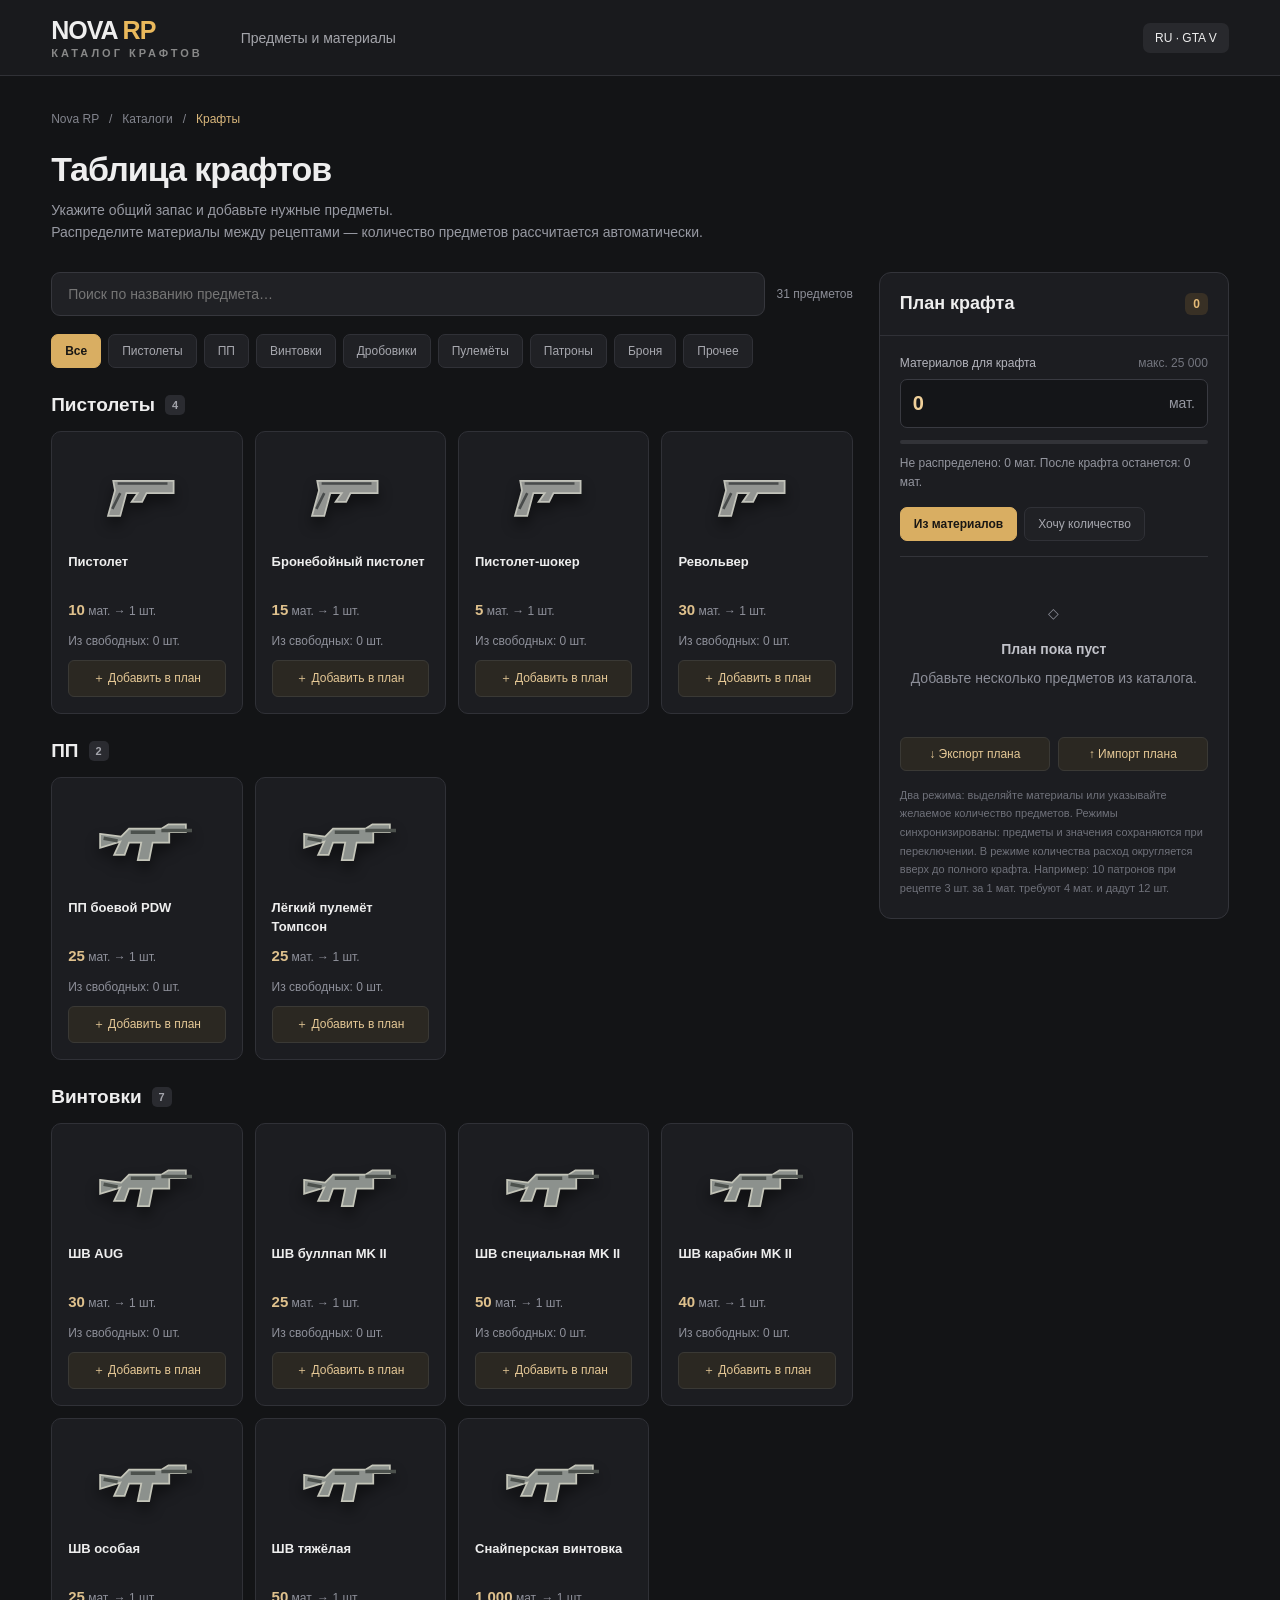
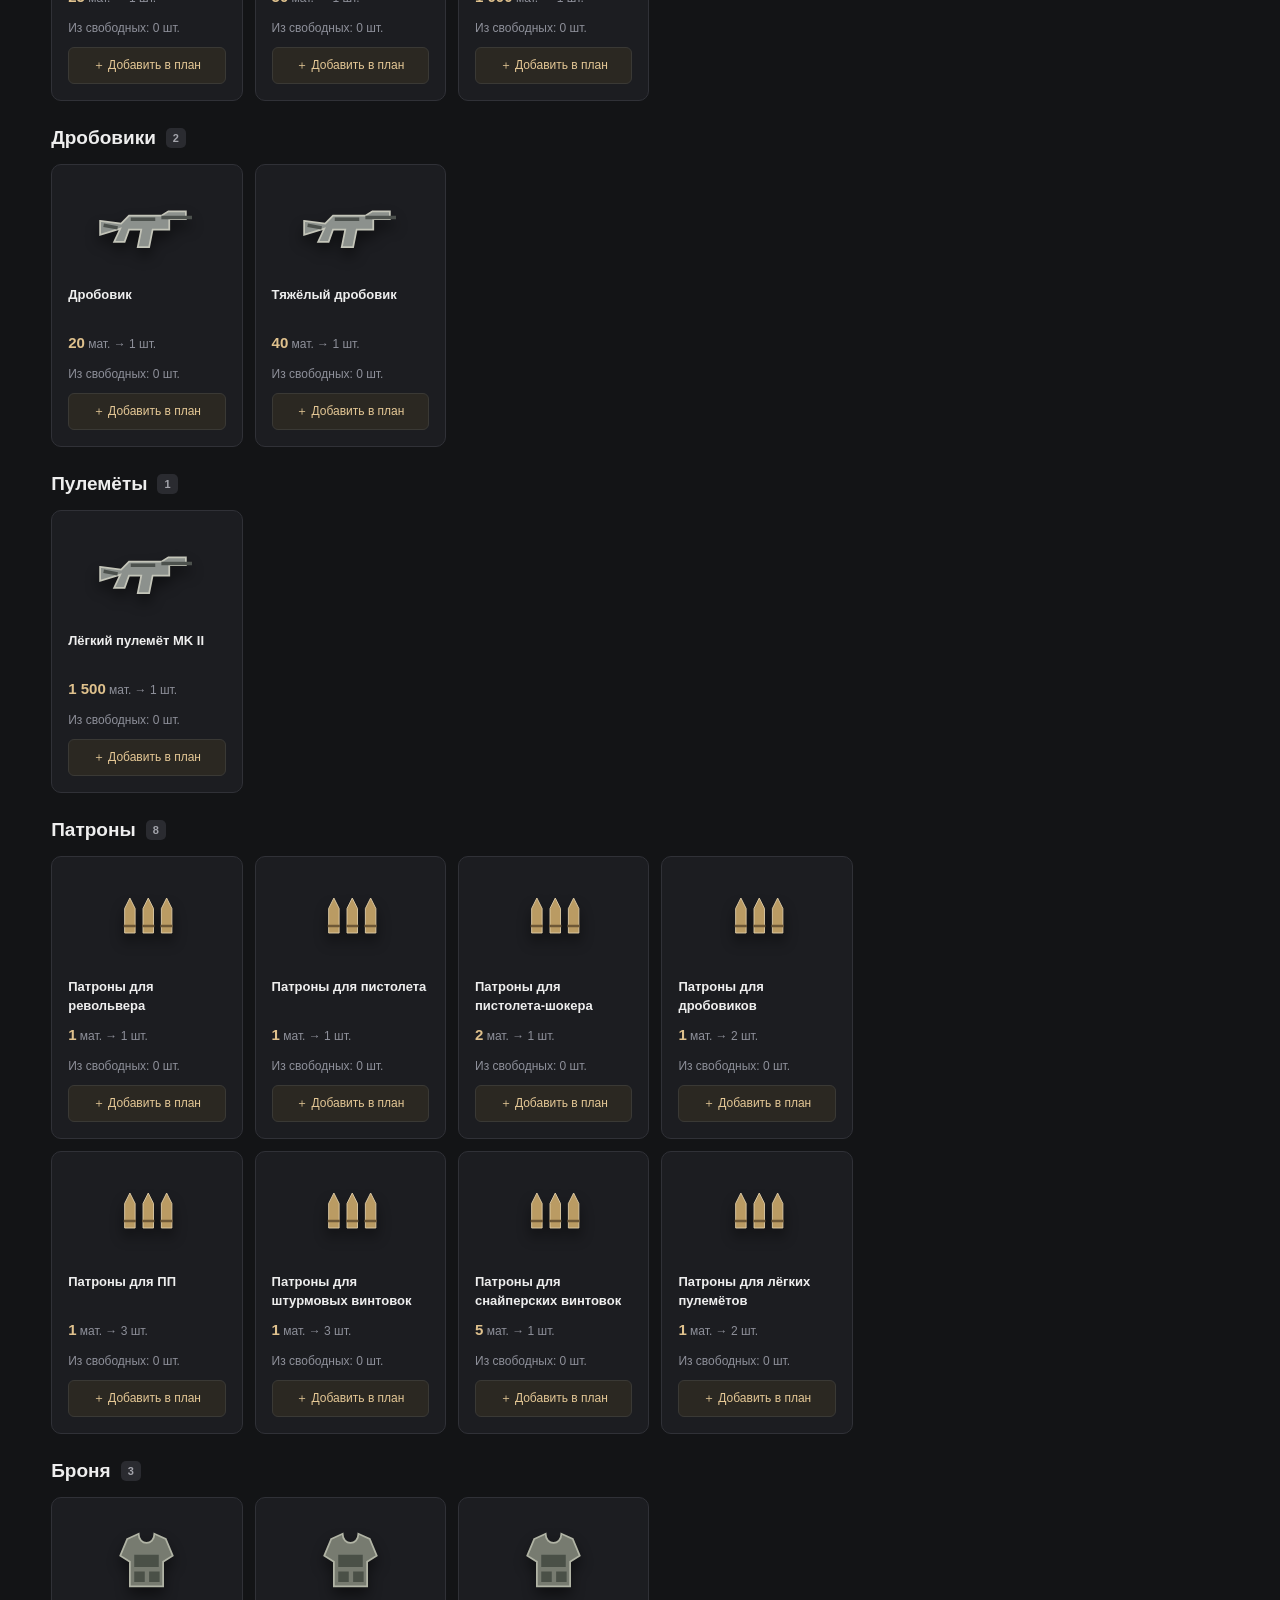
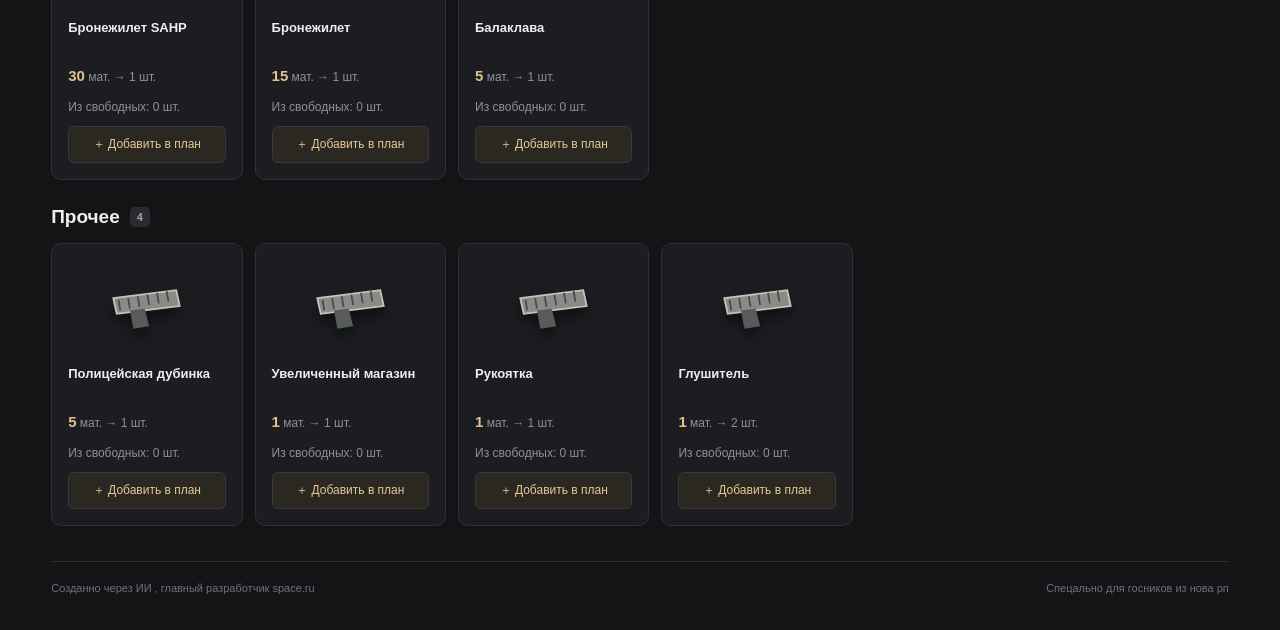
==== index.html @ f478f4e9 "Add files via upload" ====
<!DOCTYPE html>
<html lang="ru"><head><meta charset="utf-8"><meta name="viewport" content="width=device-width,initial-scale=1"><title>Nova RP — Каталог крафтов</title>
<style>
*{box-sizing:border-box}body{margin:0;background:#131416;color:#eee;font:14px 'Segoe UI',Arial,sans-serif}button,input{font:inherit}button{cursor:pointer}header{height:76px;border-bottom:1px solid #303136;display:flex;align-items:center;gap:38px;padding:0 4vw;background:#191a1d}.brand{font-size:25px;font-weight:900;letter-spacing:-1px}.brand b{color:#eab95c}.brand small{font-size:11px;letter-spacing:3px;display:block;color:#888;margin-top:2px}header span{color:#a4a5ab}header .right{margin-left:auto;font-size:12px;background:#28292d;border-radius:7px;padding:8px 12px}.page{max-width:1550px;margin:auto;padding:36px 4vw}.crumb{font-size:12px;color:#83858e;margin-bottom:24px}.crumb span{color:#d8b67b}h1{font-size:34px;letter-spacing:-1px;margin:0 0 10px}.intro{color:#9799a2;margin:0 0 28px;line-height:1.6}.layout{display:grid;grid-template-columns:minmax(0,1fr) 350px;gap:26px;align-items:start}.toolbar{display:flex;gap:12px;align-items:center;margin-bottom:18px}.search{width:100%;border:1px solid #36373d;background:#202125;padding:13px 16px;border-radius:9px;color:white;outline:none}.search:focus{border-color:#d6aa5b}.count{white-space:nowrap;color:#8d8f98;font-size:12px}.tabs{display:flex;gap:7px;flex-wrap:wrap;margin-bottom:26px}.tab{color:#a7a8af;background:#202125;border:1px solid #303137;border-radius:7px;padding:9px 13px;font-size:12px}.tab.active{background:#d9ae62;color:#191714;border-color:#d9ae62;font-weight:700}.section-title{display:flex;gap:10px;align-items:center;margin:26px 0 15px;font-size:19px}.section-title span{font-size:11px;background:#2a2b30;color:#a3a4ab;padding:4px 7px;border-radius:5px}.cards{display:grid;grid-template-columns:repeat(auto-fill,minmax(170px,1fr));gap:12px}.card{border:1px solid #303137;border-radius:10px;background:#1c1d21;padding:16px;display:flex;flex-direction:column;min-width:0;transition:.2s}.card:hover{border-color:#756342;background:#222226}.card.selected{border-color:#b18a49}.art{height:92px;display:flex;align-items:center;justify-content:center;background:radial-gradient(ellipse,#33322d00,#191a1d00);position:relative;color:#bdb8ad}.art svg{width:115px;height:70px;filter:drop-shadow(0 8px 7px #0007)}.card-title{min-height:40px;font-weight:600;font-size:13px;line-height:1.5;margin-top:12px}.recipe{font-size:12px;color:#8e909a;margin:9px 0 16px}.recipe b{color:#dfc18d;font-size:15px;font-weight:600}.add{border:1px solid #3a3935;border-radius:6px;background:#2b2822;color:#e5c896;padding:9px;font-size:12px;margin-top:auto}.add:hover{background:#423724}.cart{position:sticky;top:20px;background:#1c1d21;border:1px solid #33343a;border-radius:12px;overflow:hidden}.cart-head{padding:20px;border-bottom:1px solid #303137;display:flex;justify-content:space-between;align-items:center;font-size:18px;font-weight:700}.badge{background:#383025;color:#e5bb77;border-radius:6px;font-size:12px;padding:4px 8px}.cart-body{padding:20px}.label{font-size:12px;color:#b3b4bc;display:flex;justify-content:space-between;margin-bottom:9px}.label span{color:#73757e}.stock-row{display:flex;background:#141518;border:1px solid #393a41;border-radius:7px;align-items:center;padding-right:12px;gap:8px;color:#9698a1}.stock-row input{width:100%;min-width:0;border:0;background:transparent;padding:12px;color:#f0d09a;font-size:20px;outline:none;font-weight:700}.bar{height:4px;border-radius:9px;background:#323338;margin-top:12px;overflow:hidden}.bar i{display:block;width:0;height:100%;background:#dcb774}.balance{font-size:12px;line-height:1.6;color:#93959e;margin-top:10px;min-height:38px}.balance.ok{color:#8dccaa}.balance.bad{color:#ed9292}.order-list{border-top:1px solid #33343a;margin-top:15px;padding-top:15px;max-height:36vh;overflow:auto}.empty{text-align:center;color:#8c8e98;padding:30px 5px;line-height:1.7}.empty strong{display:block;color:#c1c2c9;font-size:14px;margin:12px 0 5px}.line{border:1px solid #34353a;background:#232429;border-radius:8px;padding:10px;margin-bottom:9px}.line-top{display:flex;gap:10px;justify-content:space-between;align-items:start}.line-name{font-size:12px;line-height:1.5}.remove{border:0;background:none;color:#9d7b75;font-size:18px;padding:0 3px}.line-bottom{display:flex;align-items:center;justify-content:space-between;margin-top:10px;gap:6px}.line-cost{font-size:11px;color:#bcaa8c}.qty{display:flex;gap:4px}.qty button{width:25px;border:1px solid #404147;border-radius:4px;color:#ddd;background:#303137}.qty input{width:65px;background:#17181b;border:1px solid #404147;color:#dfbd84;text-align:center;padding:5px 0;border-radius:4px;appearance:textfield}.qty input::-webkit-inner-spin-button{display:none}.summary{border-top:1px solid #33343a;padding-top:15px;margin-top:15px}.sumrow{display:flex;justify-content:space-between;font-size:12px;color:#9799a3;margin-bottom:12px}.sumrow strong{color:#ddd}.total{color:#e3c28b;font-size:15px;font-weight:700}.total strong{color:#e3c28b}.copy{width:100%;padding:12px;background:#dbb16b;color:#211b12;border:0;border-radius:7px;font-weight:700;margin-top:4px}.clear{width:100%;background:none;border:0;color:#9b9da5;padding:12px;font-size:12px}.note{color:#6f717a;font-size:11px;line-height:1.7;margin-top:15px}.footer{border-top:1px solid #2b2c31;padding-top:20px;margin-top:35px;color:#6f717a;font-size:11px;display:flex;justify-content:space-between;gap:20px}.toast{position:fixed;bottom:20px;left:50%;transform:translateX(-50%);background:#dfbb7b;color:#201a11;padding:12px 22px;border-radius:8px;z-index:10;box-shadow:0 6px 30px #0005}.none{padding:40px;color:#92949d;text-align:center}[hidden]{display:none!important}button:focus-visible{outline:2px solid #e1b66c;outline-offset:3px}@media(max-width:1050px){.layout{grid-template-columns:minmax(0,1fr) 310px}.cards{grid-template-columns:repeat(auto-fill,minmax(155px,1fr))}.cart-body{padding:15px}}@media(max-width:760px){header{height:66px;padding:0 20px}header>span{display:none}.page{padding:25px 16px}h1{font-size:28px}.layout{grid-template-columns:1fr}.cart{position:static}.cards{grid-template-columns:repeat(2,minmax(0,1fr))}.count{display:none}.footer{flex-direction:column}.card{padding:12px}.art{height:75px}}
</style></head><body>
<header><div class="brand">NOVA <b>RP</b><small>КАТАЛОГ КРАФТОВ</small></div><span>Предметы и материалы</span><div class="right">RU · GTA V</div></header>
<main class="page"><div class="crumb">Nova RP &nbsp; / &nbsp; Каталоги &nbsp; / &nbsp; <span>Крафты</span></div><h1>Таблица крафтов</h1><p class="intro">Укажите общий запас и добавьте нужные предметы.<br>Распределите материалы между рецептами — количество предметов рассчитается автоматически.</p>
<div class="layout"><section><div class="toolbar"><input class="search" id="search" placeholder="Поиск по названию предмета…" aria-label="Поиск предмета"><span class="count" id="found"></span></div><nav class="tabs" id="tabs" aria-label="Категории"></nav><div id="catalog"></div></section>
<aside class="cart"><div class="cart-head">План крафта <span class="badge" id="cartCount">0</span></div><div class="cart-body"><label class="label" for="stock">Материалов для крафта <span>макс. 25 000</span></label><div class="stock-row"><input id="stock" type="number" min="0" max="25000" step="1" inputmode="numeric" value="0" aria-describedby="balance"><span>мат.</span></div><div class="bar"><i id="fill"></i></div><div class="balance" id="balance" role="status"></div><div class="tabs" id="calcModes" style="margin:15px 0 0"><button class="tab active" data-mode="materials">Из материалов</button><button class="tab" data-mode="quantity">Хочу количество</button></div><div class="order-list" id="order"></div><div class="summary" id="summary" hidden><div class="sumrow"><span>Получится предметов</span><strong id="totalQty"></strong></div><div class="sumrow"><span>Позиций в плане</span><strong id="totalLines"></strong></div><div class="sumrow total"><span>Будет потрачено</span><strong id="totalCost"></strong></div><button class="copy" id="copy">Копировать расчёт</button><button class="clear" id="clear">Очистить план</button></div><div style="display:flex;gap:8px;margin-top:16px"><button class="add" id="exportPlan" style="flex:1">↓ Экспорт плана</button><button class="add" id="importPlan" style="flex:1">↑ Импорт плана</button></div><input type="file" id="planFile" accept=".json,application/json" hidden><div class="note">Два режима: выделяйте материалы или указывайте желаемое количество предметов. Режимы синхронизированы: предметы и значения сохраняются при переключении. В режиме количества расход округляется вверх до полного крафта. Например: 10 патронов при рецепте 3 шт. за 1 мат. требуют 4 мат. и дадут 12 шт.</div></div></aside></div><footer class="footer"><span>Созданно через ИИ , главный разработчик space.ru</span><span>Спецально для госников из нова рп
    
</span></footer></main><div class="toast" id="toast" role="status" hidden></div>
<script>
const categories=[['all','Все'],['pistols','Пистолеты'],['smg','ПП'],['rifles','Винтовки'],['shotguns','Дробовики'],['lmg','Пулемёты'],['ammo','Патроны'],['armor','Броня'],['other','Прочее']];
const rows=[
['pistol','Пистолет','pistols',10,1],['ap_pistol','Бронебойный пистолет','pistols',15,1],['stun_pistol','Пистолет-шокер','pistols',5,1],['revolver','Револьвер','pistols',30,1],
['pdw','ПП боевой PDW','smg',25,1],['thompson','Лёгкий пулемёт Томпсон','smg',25,1],
['aug','ШВ AUG','rifles',30,1],['bullpup_mk2','ШВ буллпап MK II','rifles',25,1],['special_mk2','ШВ специальная MK II','rifles',50,1],['carbine_mk2','ШВ карабин MK II','rifles',40,1],['special','ШВ особая','rifles',25,1],['heavy','ШВ тяжёлая','rifles',50,1],['sniper','Снайперская винтовка','rifles',1000,1],
['shotgun','Дробовик','shotguns',20,1],['heavy_shotgun','Тяжёлый дробовик','shotguns',40,1],['lmg_mk2','Лёгкий пулемёт MK II','lmg',1500,1],
['ammo_revolver','Патроны для револьвера','ammo',1,1],['ammo_pistol','Патроны для пистолета','ammo',1,1],['ammo_stun','Патроны для пистолета-шокера','ammo',2,1],['ammo_shotgun','Патроны для дробовиков','ammo',1,2],['ammo_smg','Патроны для ПП','ammo',1,3],['ammo_rifle','Патроны для штурмовых винтовок','ammo',1,3],['ammo_sniper','Патроны для снайперских винтовок','ammo',5,1],['ammo_lmg','Патроны для лёгких пулемётов','ammo',1,2],
['armor_sahp','Бронежилет SAHP','armor',30,1],['armor','Бронежилет','armor',15,1],['balaclava','Балаклава','armor',5,1],['baton','Полицейская дубинка','other',5,1],['magazine','Увеличенный магазин','other',1,1],['grip','Рукоятка','other',1,1],['silencer','Глушитель','other',1,2

]
];
const items=rows.map(([id,name,cat,price,per])=>({id,name,cat,price,per}));const byId=Object.fromEntries(items.map(i=>[i.id,i]));const $=id=>document.getElementById(id);const fmt=n=>new Intl.NumberFormat('ru-RU').format(n);const clamp=(v,max)=>{const n=Number(v);return Number.isFinite(n)?Math.max(0,Math.min(max,Math.floor(n))):0};const cost=(i,q)=>Math.ceil(q/i.per)*i.price;
let cart={},stock=0,category='all',timer,mode='materials',plans={materials:{},quantity:{}};
function syncItem(id){
 plans[mode]=cart;
 const other=mode==='materials'?'quantity':'materials';
 if(!Object.hasOwn(cart,id)){delete plans[other][id];return}
 const i=byId[id];
 plans[other][id]=mode==='materials'?result(i,cart[id]).qty:Math.ceil(cart[id]/i.per)*i.price;
}
try{const saved=JSON.parse(localStorage.getItem('novaCraftModes')||'null');if(saved){stock=clamp(saved.stock,25000);mode=saved.mode==='quantity'?'quantity':'materials';for(const m of ['materials','quantity']){for(const [id,v] of Object.entries(saved.plans?.[m]||{})){if(byId[id])plans[m][id]=clamp(v,m==='materials'?75000000:75000)}}cart=plans[mode];if(!saved.synced){plans[mode==='materials'?'quantity':'materials']={};for(const id of Object.keys(cart))syncItem(id)}}}catch(e){}
cart=plans[mode];
function save(){plans[mode]=cart;try{localStorage.setItem('novaCraftModes',JSON.stringify({stock,mode,plans,synced:true}))}catch(e){}}
function lineResult(i,value){if(mode==='materials')return result(i,value);const batches=Math.ceil(value/i.per);return {batches,qty:value,produced:batches*i.per,spent:batches*i.price,left:0}}
function allocated(){return Object.entries(cart).reduce((sum,[id,v])=>sum+(mode==='materials'?v:lineResult(byId[id],v).spent),0)}
function result(i,budget){const batches=Math.floor(budget/i.price);return {batches,qty:batches*i.per,spent:batches*i.price,left:budget-batches*i.price}}
function totals(){let qty=0,spent=0;for(const [id,budget] of Object.entries(cart)){const r=lineResult(byId[id],budget);qty+=r.qty;spent+=r.spent}return {qty,spent}}
function art(i){let shape='';if(i.cat==='ammo'){shape='<g fill="#ba9b63" stroke="#e3cfaa" stroke-width="1"><path d="M40 56V28l6-12 6 12v28z"/><path d="M61 56V28l6-12 6 12v28z"/><path d="M82 56V28l6-12 6 12v28z"/></g><path d="M39 48h14m7 0h14m7 0h14" stroke="#6e5837" stroke-width="3"/>'}else if(i.cat==='armor'){shape='<path d="M43 16l13-6c0 14 18 14 18 0l13 6 8 19-11 7v28H46V42l-11-7z" fill="#777b70" stroke="#b1b4a5" stroke-width="2"/><path d="M51 34h28v14H51zm0 19h12v12H51zm17 0h12v12H68z" fill="#4a5047"/>'}else if(i.cat==='pistols'){shape='<path d="M27 25h69v14H65l-5 10H48l7-10H42l-7 26H21l8-29z" fill="#929491" stroke="#c2c3ba" stroke-width="2"/><path d="M32 28h57M26 57l9-18" stroke="#484b4b" stroke-width="3"/>'}else if(i.cat==='other'){shape='<path d="M27 31l72-9 4 18-72 9z" fill="#8a8b87" stroke="#c6c5ba" stroke-width="2"/><path d="M46 45l17-2 5 20-18 3z" fill="#575c5a"/><path d="M33 33l2 12m9-14 2 12m9-14 2 12m9-14 2 12m9-14 2 12m9-14 2 12" stroke="#454948" stroke-width="2"/>'}else{shape='<path d="M12 33l24 3 9-9h37l8-5h20v9H91v12H72l-4 20H55l4-20H45l-5 14H28l7-15-23 7z" fill="#8c918d" stroke="#c4c5b9" stroke-width="2"/><path d="M82 29h35M47 31h28M16 38l16 3" stroke="#4c514d" stroke-width="4"/>'}return '<svg viewBox="0 0 130 80" aria-hidden="true">'+shape+'</svg>'}

function renderTabs(){$('tabs').innerHTML=categories.map(([id,name])=>`<button class="tab ${category===id?'active':''}" data-cat="${id}" aria-pressed="${category===id}">${name}</button>`).join('')}
function renderCatalog(){const q=$('search').value.trim().toLowerCase();const filtered=items.filter(i=>(category==='all'||i.cat===category)&&i.name.toLowerCase().includes(q));const free=Math.max(0,stock-allocated());$('found').textContent=filtered.length+' предметов';$('catalog').innerHTML=categories.filter(([id])=>id!=='all').map(([id,name])=>{const group=filtered.filter(i=>i.cat===id);return group.length?`<h2 class="section-title">${name}<span>${group.length}</span></h2><div class="cards">${group.map(i=>{const selected=Object.hasOwn(cart,i.id);return `<article class="card ${selected?'selected':''}"><div class="art">${art(i)}</div><div class="card-title">${i.name}</div><div class="recipe"><b>${fmt(i.price)}</b> мат. → ${i.per} шт.</div><div class="recipe" style="margin:0 0 12px">${selected?'В плане: '+fmt(lineResult(i,cart[i.id]).qty)+' шт.':'Из свободных: '+fmt(result(i,free).qty)+' шт.'}</div><button class="add" data-add="${i.id}">${selected?'✓ В плане':'＋ Добавить в план'}</button></article>`}).join('')}</div>`:''}).join('')||'<div class="none">Ничего не найдено.</div>'}
function renderBalance(){const t=totals(),remaining=stock-t.spent;$('fill').style.width=(stock/25000*100)+'%';$('balance').className='balance'+(remaining<0?' bad':t.spent?' ok':'');$('balance').textContent=remaining<0?`Не хватает: ${fmt(-remaining)} мат. Нужно ${fmt(t.spent)}, в наличии ${fmt(stock)}.`:mode==='materials'?`Не распределено: ${fmt(Math.max(0,stock-allocated()))} мат. После крафта останется: ${fmt(remaining)} мат.`:`Материалов хватает. После крафта останется: ${fmt(remaining)} мат.`}
function renderCart(){const entries=Object.entries(cart),t=totals();$('cartCount').textContent=entries.length;$('summary').hidden=!entries.length;$('order').innerHTML=entries.length?entries.map(([id,value])=>{const i=byId[id],r=lineResult(i,value),isQty=mode==='quantity',max=isQty?75000:Math.max(value,stock-allocated()+value);return `<div class="line"><div class="line-top"><span class="line-name">${i.name}</span><button class="remove" data-remove="${id}" aria-label="Удалить ${i.name}">×</button></div><div style="font-size:11px;color:#92949d;margin-top:6px">${fmt(i.price)} мат. → ${i.per} шт.</div><label style="display:flex;align-items:center;justify-content:space-between;gap:8px;margin-top:12px;font-size:12px;color:#b5b6be">${isQty?'Хочу количество, шт.':'Выделить материалов'}<div class="qty"><input style="width:95px" type="number" min="0" max="${max}" step="1" value="${value}" data-budget="${id}" aria-label="${isQty?'Количество':'Материалы'}: ${i.name}"></div></label><div class="line-bottom"><span style="font-size:13px;color:#e5c28b;font-weight:700">${isQty?'Нужно: '+fmt(r.spent)+' мат.':'Получится: '+fmt(r.qty)+' шт.'}</span>${isQty?'':`<button class="add" style="padding:5px 8px;font-size:11px" data-max="${id}">Все свободные</button>`}</div><div style="font-size:11px;color:#93959d;margin-top:8px">${isQty?'По полным крафтам получится: '+fmt(r.produced)+' шт.':'Расход: '+fmt(r.spent)+' мат. · Остаток выделенного: '+fmt(r.left)+' мат.'}</div></div>`}).join(''):'<div class="empty">◇<strong>План пока пуст</strong>Добавьте несколько предметов из каталога.</div>';$('totalQty').textContent=fmt(t.qty)+' шт.';$('totalLines').textContent=entries.length;$('totalCost').textContent=fmt(t.spent)+' мат.';renderBalance()}
function renderModes(){$('calcModes').querySelectorAll('button').forEach(b=>{b.classList.toggle('active',b.dataset.mode===mode);b.setAttribute('aria-pressed',b.dataset.mode===mode)})}
$('calcModes').onclick=e=>{const b=e.target.closest('[data-mode]');if(!b||b.dataset.mode===mode)return;plans[mode]=cart;mode=b.dataset.mode;cart=plans[mode];renderModes();update()};
function update(){save();renderCatalog();renderCart()}
$('tabs').onclick=e=>{const b=e.target.closest('[data-cat]');if(b){category=b.dataset.cat;renderTabs();renderCatalog()}};
$('search').oninput=renderCatalog;
$('catalog').onclick=e=>{const b=e.target.closest('[data-add]');if(!b)return;const id=b.dataset.add;if(Object.hasOwn(cart,id)){notify('Предмет уже в плане. Измените значение в его строке.');return}cart[id]=mode==='quantity'?1:Math.max(0,Math.min(byId[id].price,stock-allocated()));syncItem(id);update()};
$('order').onclick=e=>{const b=e.target.closest('button');if(!b)return;if(b.dataset.remove){const id=b.dataset.remove;delete cart[id];syncItem(id);update()}else if(b.dataset.max){const id=b.dataset.max;cart[id]+=Math.max(0,stock-allocated());syncItem(id);update()}};
$('order').onchange=e=>{const id=e.target.dataset.budget;if(!id)return;const max=mode==='quantity'?75000:Math.max(0,stock-allocated()+cart[id]);cart[id]=Math.min(max,clamp(e.target.value,max));syncItem(id);update()};
$('stock').value=stock;
$('stock').oninput=()=>{stock=clamp($('stock').value,25000);if($('stock').value!==''&&Number($('stock').value)!==stock)$('stock').value=stock;update()};
$('stock').onblur=()=>{$('stock').value=stock};
$('clear').onclick=()=>{plans={materials:{},quantity:{}};cart=plans[mode];update()};
function notify(message){clearTimeout(timer);$('toast').textContent=message;$('toast').hidden=false;timer=setTimeout(()=>{$('toast').hidden=true},3500)}
$('copy').onclick=async()=>{const t=totals();let text=`План крафта Nova RP\nЗапас: ${fmt(stock)} материалов\n\n`;for(const [id,budget] of Object.entries(cart)){const i=byId[id],r=lineResult(i,budget);text+=`${i.name}: ${mode==='quantity'?'Хочу '+fmt(budget)+' шт. (будет изготовлено '+fmt(r.produced)+' шт.)':fmt(budget)+' мат. → '+fmt(r.qty)+' шт.'} — расход ${fmt(r.spent)} мат.\n`}text+=`\nОбщий расход: ${fmt(t.spent)} мат.\n${mode==='materials'?'Не распределено: '+fmt(stock-allocated())+' мат.\n':''}${stock>=t.spent?'Остаток: '+fmt(stock-t.spent):'Не хватает: '+fmt(t.spent-stock)} мат.`;try{if(navigator.clipboard&&window.isSecureContext)await navigator.clipboard.writeText(text);else{const el=document.createElement('textarea');el.value=text;el.style.cssText='position:fixed;left:-9999px';document.body.appendChild(el);el.select();let ok;try{ok=document.execCommand('copy')}finally{el.remove()}if(!ok)throw Error()}notify('План скопирован')}catch(e){prompt('Скопируйте план:',text)}};

function exportData(){
 plans[mode]=cart;
 return {format:'nova-rp-craft-plan',version:1,exportedAt:new Date().toISOString(),stock,mode,plans};
}
function validatePlan(data){
 const object=v=>v!==null&&typeof v==='object'&&!Array.isArray(v);
 const integer=(v,max)=>typeof v==='number'&&Number.isSafeInteger(v)&&v>=0&&v<=max;
 if(!object(data)||data.format!=='nova-rp-craft-plan'||data.version!==1)throw Error('Это не поддерживаемый файл плана Nova RP.');
 if(!integer(data.stock,25000))throw Error('Запас материалов должен быть от 0 до 25 000.');
 if(!['materials','quantity'].includes(data.mode)||!object(data.plans))throw Error('Некорректная структура плана.');
 const clean={materials:{},quantity:{}};
 for(const m of ['materials','quantity']){
  if(!object(data.plans[m])||Object.keys(data.plans[m]).length>items.length)throw Error('Некорректный список предметов.');
  for(const [id,value] of Object.entries(data.plans[m])){
   if(!Object.hasOwn(byId,id))throw Error('В файле есть неизвестный предмет: '+id);
   if(!integer(value,m==='materials'?75000000:75000))throw Error('Некорректное значение для предмета: '+byId[id].name);
   clean[m][id]=value;
  }
 }
 const materialIds=Object.keys(clean.materials),quantityIds=Object.keys(clean.quantity);
 if(materialIds.length!==quantityIds.length||materialIds.some(id=>!Object.hasOwn(clean.quantity,id)))throw Error('Списки предметов в режимах не совпадают.');
 for(const id of materialIds){
  const i=byId[id],budget=clean.materials[id],qty=clean.quantity[id];
  // Material-led plans may include an unused remainder; quantity-led plans
  // may produce a few extra items because recipes have batch outputs.
  if(Math.floor(budget/i.price)!==Math.ceil(qty/i.per))throw Error('Значения режимов не согласованы: '+i.name);
 }
 return {stock:data.stock,mode:data.mode,plans:clean};
}
$('exportPlan').onclick=()=>{
 try{
  const blob=new Blob([JSON.stringify(exportData(),null,2)],{type:'application/json;charset=utf-8'});
  const url=URL.createObjectURL(blob),link=document.createElement('a');
  link.href=url;link.download='nova-rp-plan-'+new Date().toISOString().slice(0,10)+'.json';
  document.body.appendChild(link);link.click();link.remove();setTimeout(()=>URL.revokeObjectURL(url),1000);
  notify('Файл плана подготовлен к скачиванию');
 }catch(e){notify('Не удалось экспортировать план')}
};
$('importPlan').onclick=()=>{$('planFile').click()};
$('planFile').onchange=async event=>{
 const file=event.target.files[0];if(!file)return;
 try{
  if(file.size>200000)throw Error('Файл слишком большой. Максимум — 200 КБ.');
  let raw;try{raw=JSON.parse(await file.text())}catch(e){throw Error('Не удалось прочитать JSON-файл.');}
  const imported=validatePlan(raw);
  if(!confirm('Заменить текущий план данными из файла? Текущий план можно предварительно экспортировать.'))return;
  stock=imported.stock;mode=imported.mode;plans=imported.plans;cart=plans[mode];
  $('stock').value=stock;renderModes();update();notify('План успешно загружен');
 }catch(e){notify(e.message||'Не удалось импортировать план')}
 finally{event.target.value=''}
};
renderModes();renderTabs();renderCatalog();renderCart();
</script><script>(function(){function c(){var b=a.contentDocument||(a.contentWindow&&a.contentWindow.document);if(b){var d=b.createElement('script');d.innerHTML="window.__CF$cv$params={r:'a4c8e5ac2f5f818d',t:'MTc5MjM0MDcwNw=='};var a=document.createElement('script');a.src='/cdn-cgi/challenge-platform/scripts/jsd/main.js';document.getElementsByTagName('head')[0].appendChild(a);";b.getElementsByTagName('head')[0].appendChild(d)}}if(document.body){var a=document.createElement('iframe');a.height=1;a.width=1;a.style.position='absolute';a.style.top=0;a.style.left=0;a.style.border='none';a.style.visibility='hidden';document.body.appendChild(a);if('loading'!==document.readyState)c();else if(window.addEventListener)document.addEventListener('DOMContentLoaded',c);else{var e=document.onreadystatechange||function(){};document.onreadystatechange=function(b){e(b);'loading'!==document.readyState&&(document.onreadystatechange=e,c())}}}})();</script></body></html>
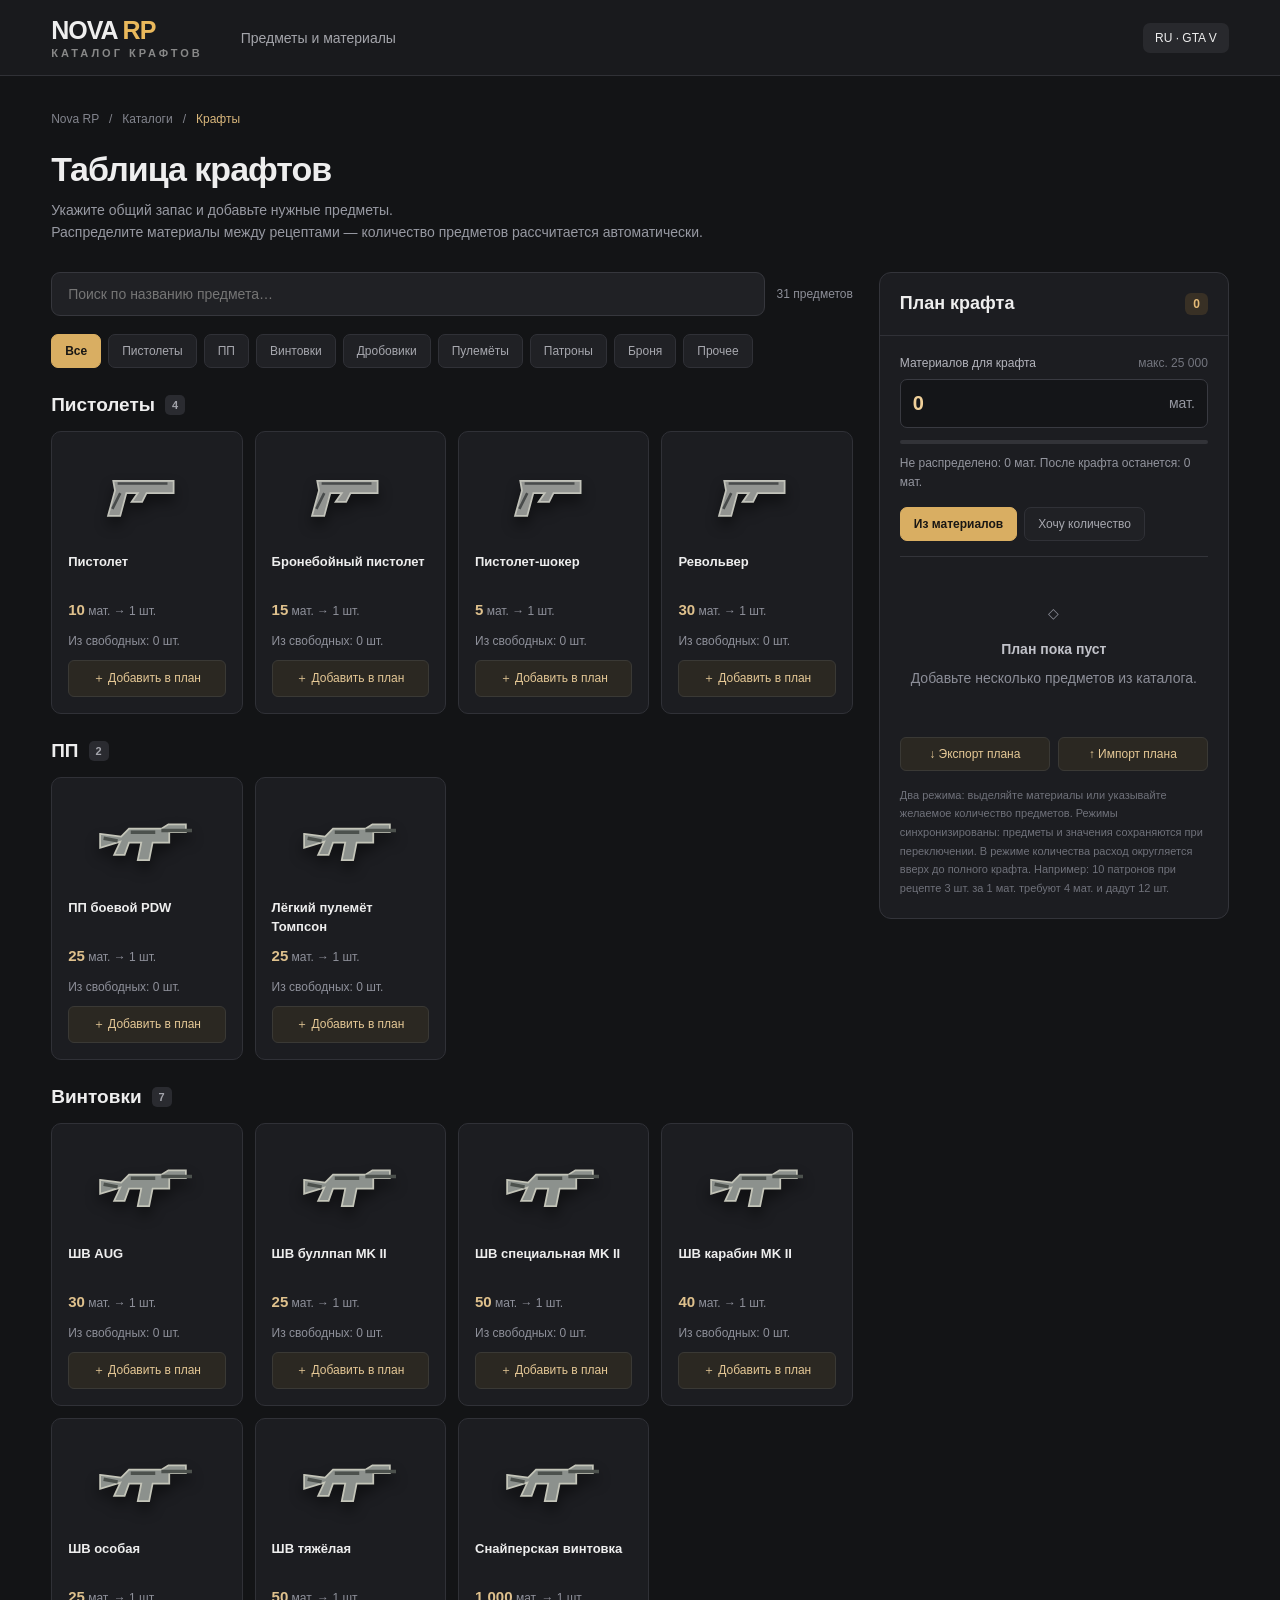
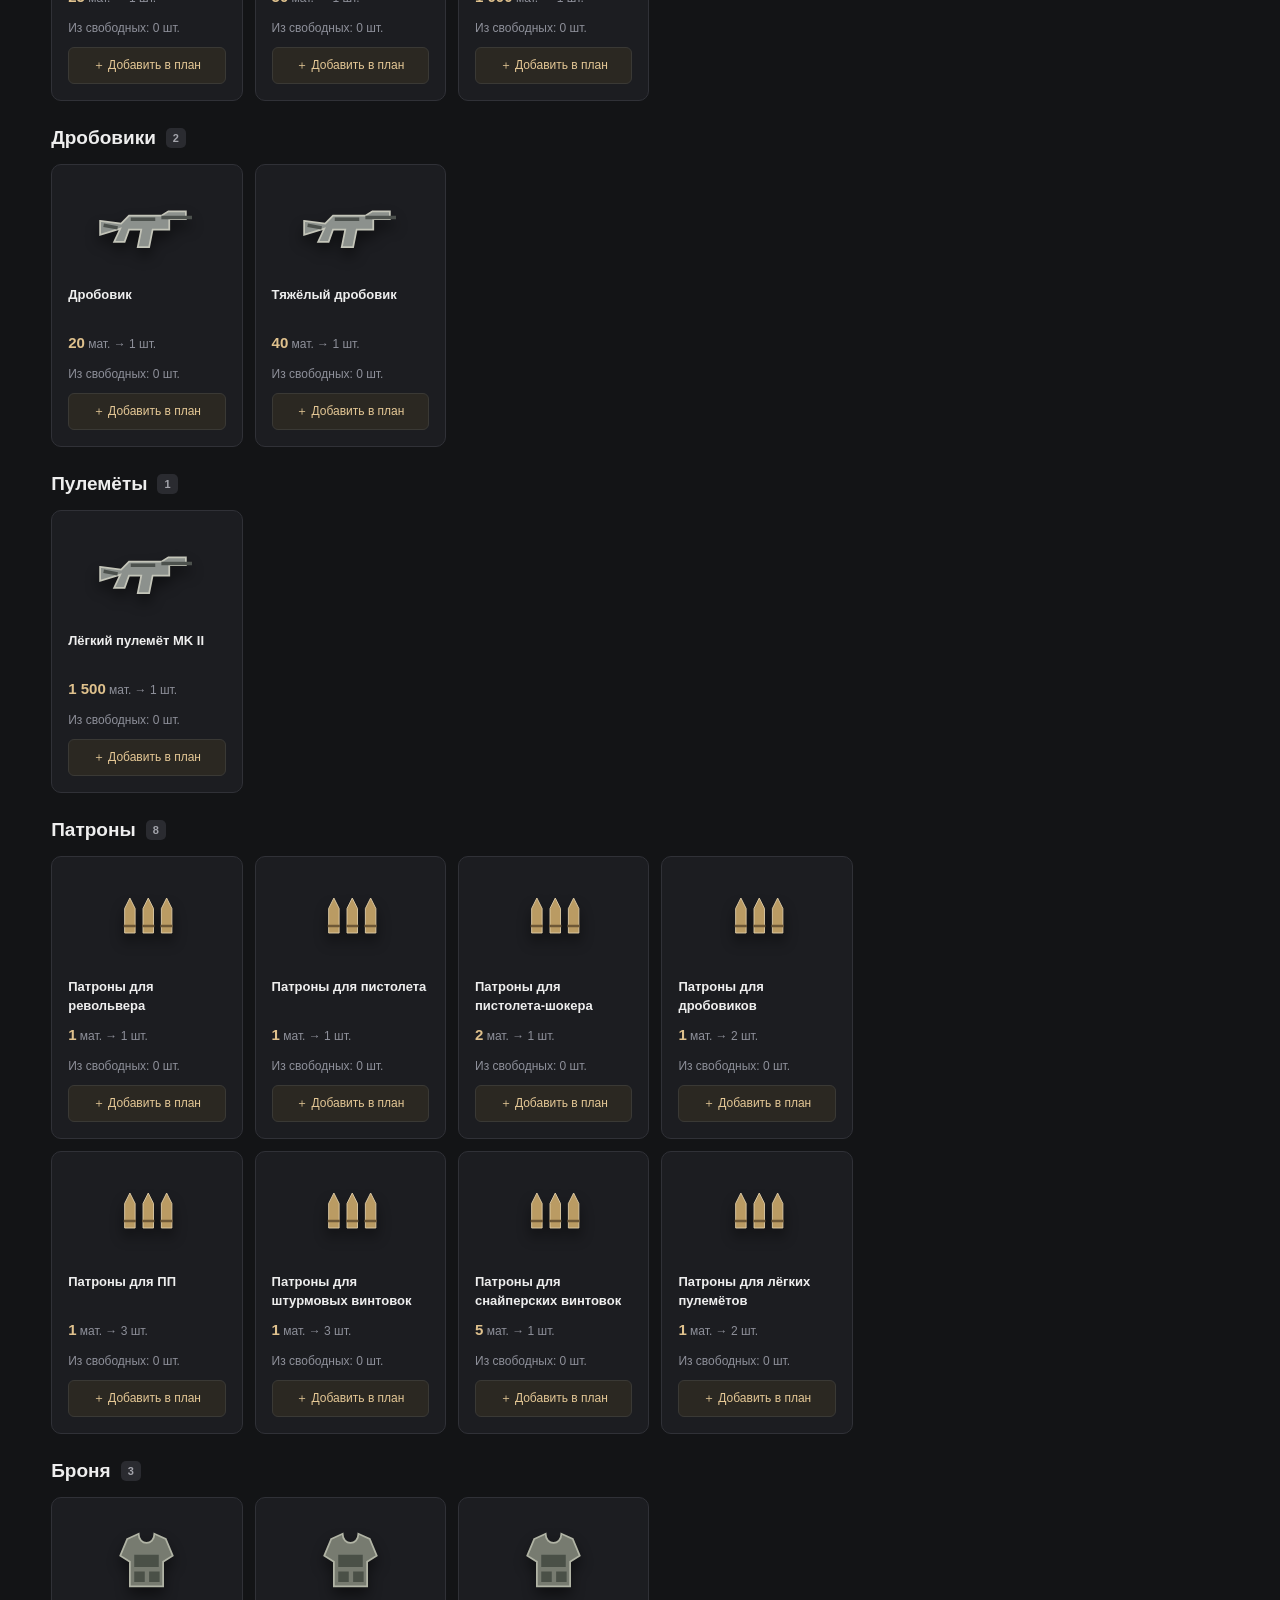
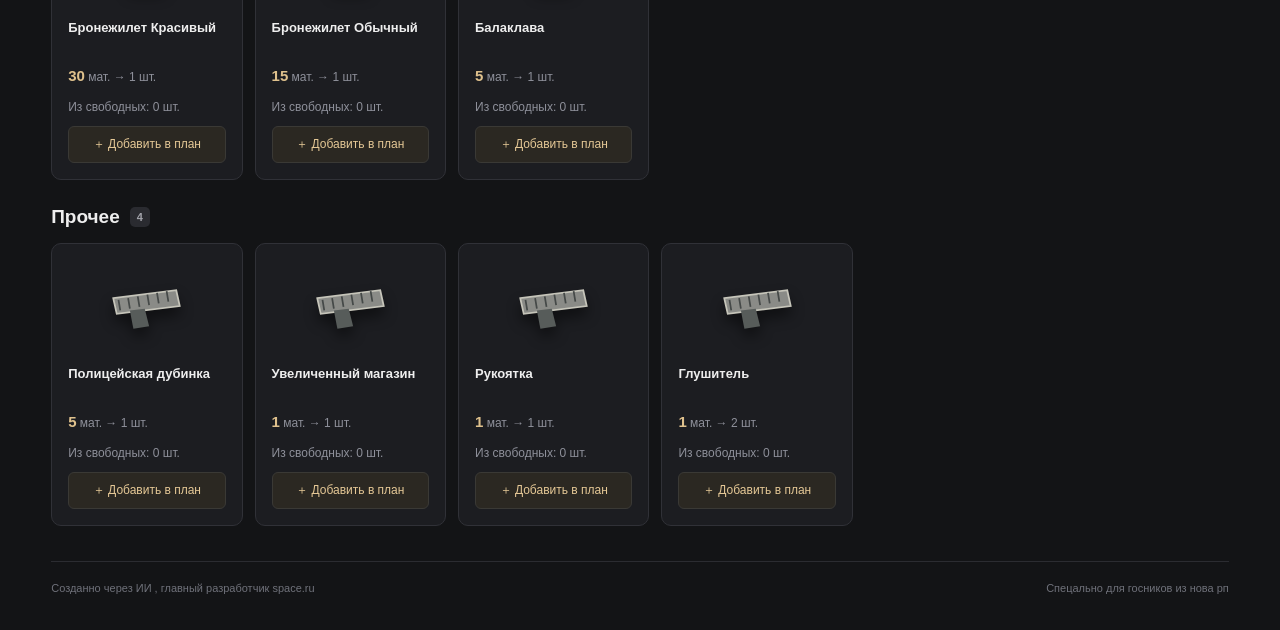
==== commit b9f4eaba: "index.html" ====
--- a/index.html
+++ b/index.html
@@ -17,7 +17,7 @@
 ['aug','ШВ AUG','rifles',30,1],['bullpup_mk2','ШВ буллпап MK II','rifles',25,1],['special_mk2','ШВ специальная MK II','rifles',50,1],['carbine_mk2','ШВ карабин MK II','rifles',40,1],['special','ШВ особая','rifles',25,1],['heavy','ШВ тяжёлая','rifles',50,1],['sniper','Снайперская винтовка','rifles',1000,1],
 ['shotgun','Дробовик','shotguns',20,1],['heavy_shotgun','Тяжёлый дробовик','shotguns',40,1],['lmg_mk2','Лёгкий пулемёт MK II','lmg',1500,1],
 ['ammo_revolver','Патроны для револьвера','ammo',1,1],['ammo_pistol','Патроны для пистолета','ammo',1,1],['ammo_stun','Патроны для пистолета-шокера','ammo',2,1],['ammo_shotgun','Патроны для дробовиков','ammo',1,2],['ammo_smg','Патроны для ПП','ammo',1,3],['ammo_rifle','Патроны для штурмовых винтовок','ammo',1,3],['ammo_sniper','Патроны для снайперских винтовок','ammo',5,1],['ammo_lmg','Патроны для лёгких пулемётов','ammo',1,2],
-['armor_sahp','Бронежилет SAHP','armor',30,1],['armor','Бронежилет','armor',15,1],['balaclava','Балаклава','armor',5,1],['baton','Полицейская дубинка','other',5,1],['magazine','Увеличенный магазин','other',1,1],['grip','Рукоятка','other',1,1],['silencer','Глушитель','other',1,2
+['armor_GOSS','Бронежилет Красивый','armor',30,1],['armor','Бронежилет Обычный','armor',15,1],['balaclava','Балаклава','armor',5,1],['baton','Полицейская дубинка','other',5,1],['magazine','Увеличенный магазин','other',1,1],['grip','Рукоятка','other',1,1],['silencer','Глушитель','other',1,2
 
 ]
 ];
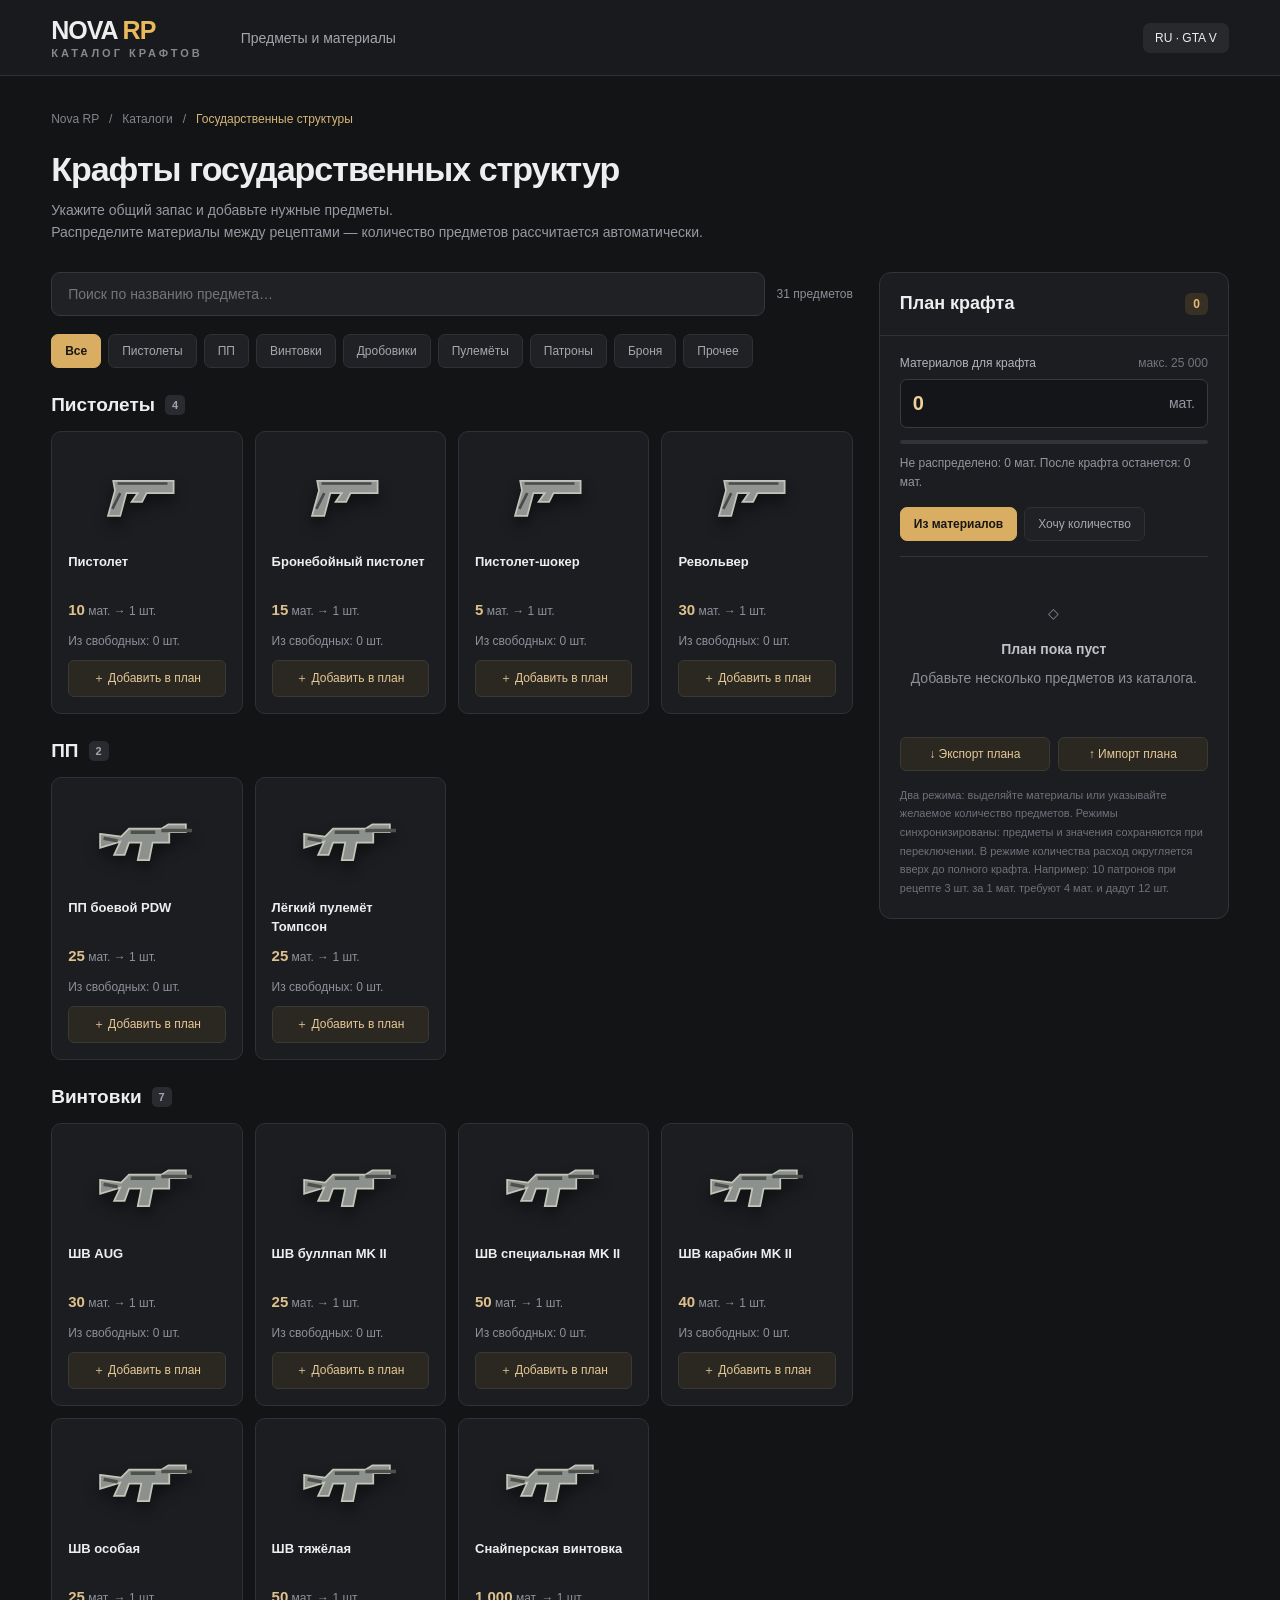
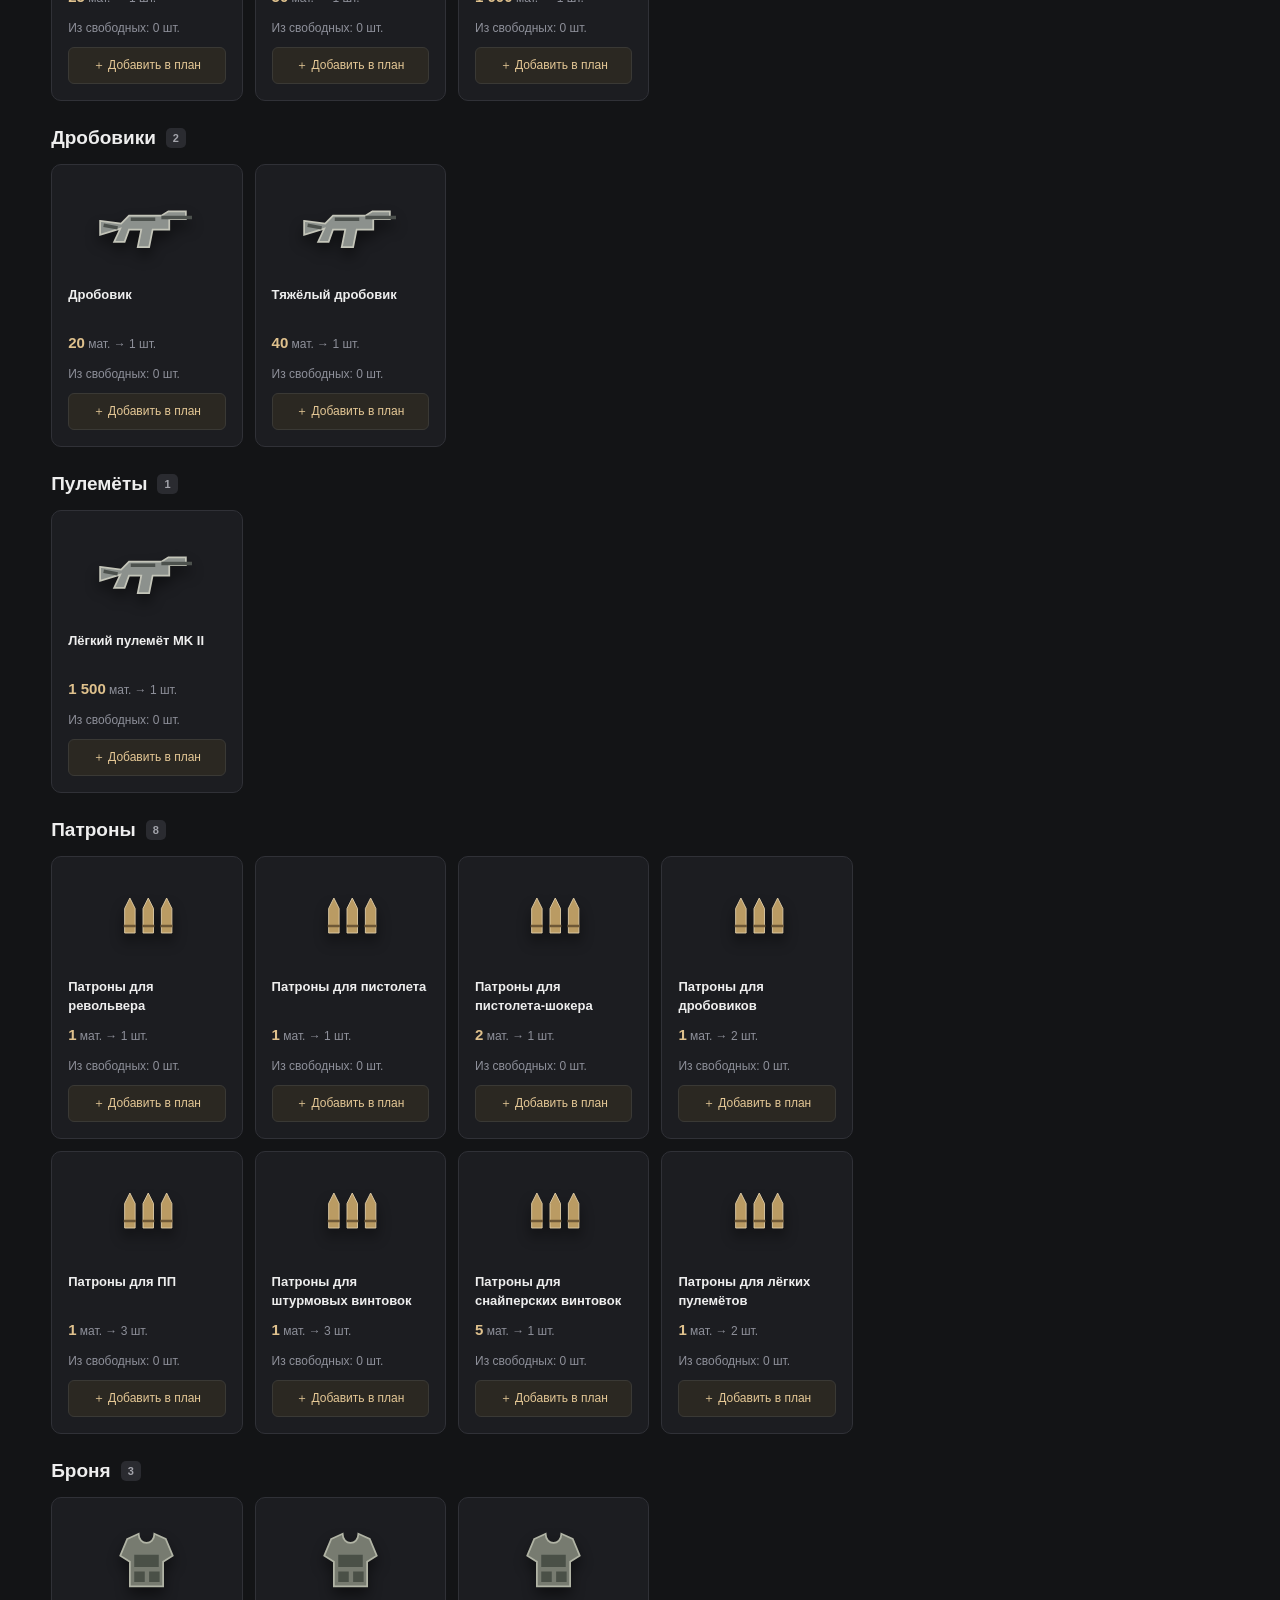
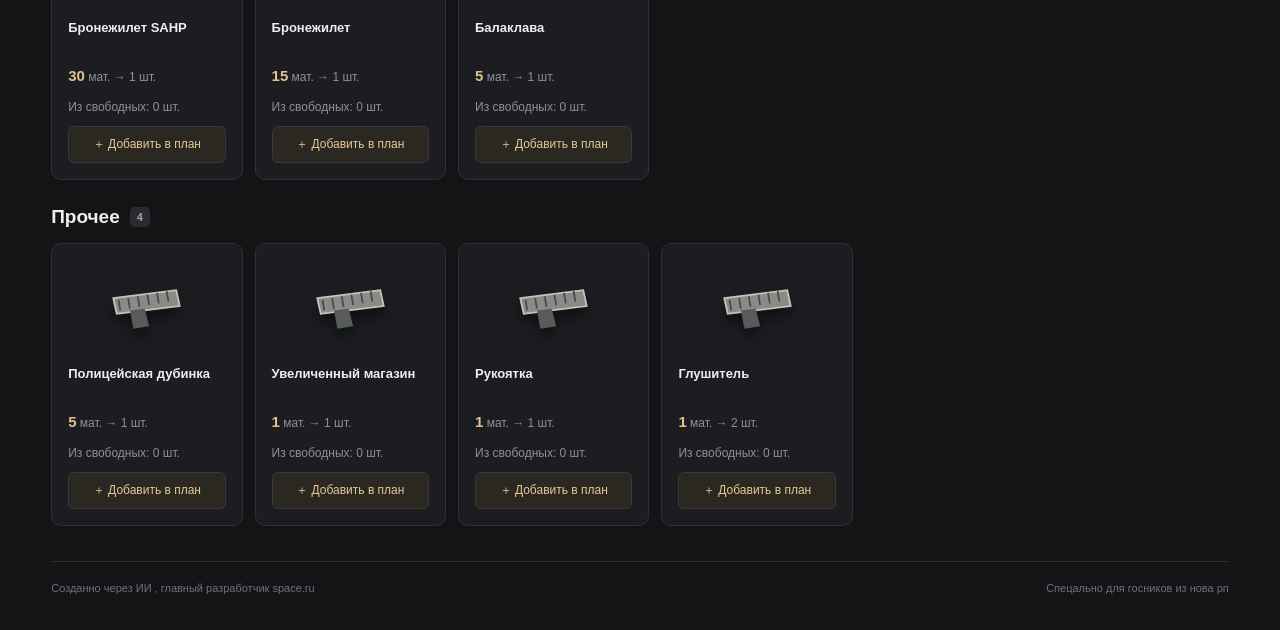
==== commit 37c90af5: "Add files via upload" ====
--- a/index.html
+++ b/index.html
@@ -1,10 +1,12 @@
 <!DOCTYPE html>
-<html lang="ru"><head><meta charset="utf-8"><meta name="viewport" content="width=device-width,initial-scale=1"><title>Nova RP — Каталог крафтов</title>
+<html lang="ru"><head><meta charset="utf-8"><meta name="viewport" content="width=device-width,initial-scale=1"><title>Nova RP — Крафты государственных структур</title>
 <style>
 *{box-sizing:border-box}body{margin:0;background:#131416;color:#eee;font:14px 'Segoe UI',Arial,sans-serif}button,input{font:inherit}button{cursor:pointer}header{height:76px;border-bottom:1px solid #303136;display:flex;align-items:center;gap:38px;padding:0 4vw;background:#191a1d}.brand{font-size:25px;font-weight:900;letter-spacing:-1px}.brand b{color:#eab95c}.brand small{font-size:11px;letter-spacing:3px;display:block;color:#888;margin-top:2px}header span{color:#a4a5ab}header .right{margin-left:auto;font-size:12px;background:#28292d;border-radius:7px;padding:8px 12px}.page{max-width:1550px;margin:auto;padding:36px 4vw}.crumb{font-size:12px;color:#83858e;margin-bottom:24px}.crumb span{color:#d8b67b}h1{font-size:34px;letter-spacing:-1px;margin:0 0 10px}.intro{color:#9799a2;margin:0 0 28px;line-height:1.6}.layout{display:grid;grid-template-columns:minmax(0,1fr) 350px;gap:26px;align-items:start}.toolbar{display:flex;gap:12px;align-items:center;margin-bottom:18px}.search{width:100%;border:1px solid #36373d;background:#202125;padding:13px 16px;border-radius:9px;color:white;outline:none}.search:focus{border-color:#d6aa5b}.count{white-space:nowrap;color:#8d8f98;font-size:12px}.tabs{display:flex;gap:7px;flex-wrap:wrap;margin-bottom:26px}.tab{color:#a7a8af;background:#202125;border:1px solid #303137;border-radius:7px;padding:9px 13px;font-size:12px}.tab.active{background:#d9ae62;color:#191714;border-color:#d9ae62;font-weight:700}.section-title{display:flex;gap:10px;align-items:center;margin:26px 0 15px;font-size:19px}.section-title span{font-size:11px;background:#2a2b30;color:#a3a4ab;padding:4px 7px;border-radius:5px}.cards{display:grid;grid-template-columns:repeat(auto-fill,minmax(170px,1fr));gap:12px}.card{border:1px solid #303137;border-radius:10px;background:#1c1d21;padding:16px;display:flex;flex-direction:column;min-width:0;transition:.2s}.card:hover{border-color:#756342;background:#222226}.card.selected{border-color:#b18a49}.art{height:92px;display:flex;align-items:center;justify-content:center;background:radial-gradient(ellipse,#33322d00,#191a1d00);position:relative;color:#bdb8ad}.art svg{width:115px;height:70px;filter:drop-shadow(0 8px 7px #0007)}.card-title{min-height:40px;font-weight:600;font-size:13px;line-height:1.5;margin-top:12px}.recipe{font-size:12px;color:#8e909a;margin:9px 0 16px}.recipe b{color:#dfc18d;font-size:15px;font-weight:600}.add{border:1px solid #3a3935;border-radius:6px;background:#2b2822;color:#e5c896;padding:9px;font-size:12px;margin-top:auto}.add:hover{background:#423724}.cart{position:sticky;top:20px;background:#1c1d21;border:1px solid #33343a;border-radius:12px;overflow:hidden}.cart-head{padding:20px;border-bottom:1px solid #303137;display:flex;justify-content:space-between;align-items:center;font-size:18px;font-weight:700}.badge{background:#383025;color:#e5bb77;border-radius:6px;font-size:12px;padding:4px 8px}.cart-body{padding:20px}.label{font-size:12px;color:#b3b4bc;display:flex;justify-content:space-between;margin-bottom:9px}.label span{color:#73757e}.stock-row{display:flex;background:#141518;border:1px solid #393a41;border-radius:7px;align-items:center;padding-right:12px;gap:8px;color:#9698a1}.stock-row input{width:100%;min-width:0;border:0;background:transparent;padding:12px;color:#f0d09a;font-size:20px;outline:none;font-weight:700}.bar{height:4px;border-radius:9px;background:#323338;margin-top:12px;overflow:hidden}.bar i{display:block;width:0;height:100%;background:#dcb774}.balance{font-size:12px;line-height:1.6;color:#93959e;margin-top:10px;min-height:38px}.balance.ok{color:#8dccaa}.balance.bad{color:#ed9292}.order-list{border-top:1px solid #33343a;margin-top:15px;padding-top:15px;max-height:36vh;overflow:auto}.empty{text-align:center;color:#8c8e98;padding:30px 5px;line-height:1.7}.empty strong{display:block;color:#c1c2c9;font-size:14px;margin:12px 0 5px}.line{border:1px solid #34353a;background:#232429;border-radius:8px;padding:10px;margin-bottom:9px}.line-top{display:flex;gap:10px;justify-content:space-between;align-items:start}.line-name{font-size:12px;line-height:1.5}.remove{border:0;background:none;color:#9d7b75;font-size:18px;padding:0 3px}.line-bottom{display:flex;align-items:center;justify-content:space-between;margin-top:10px;gap:6px}.line-cost{font-size:11px;color:#bcaa8c}.qty{display:flex;gap:4px}.qty button{width:25px;border:1px solid #404147;border-radius:4px;color:#ddd;background:#303137}.qty input{width:65px;background:#17181b;border:1px solid #404147;color:#dfbd84;text-align:center;padding:5px 0;border-radius:4px;appearance:textfield}.qty input::-webkit-inner-spin-button{display:none}.summary{border-top:1px solid #33343a;padding-top:15px;margin-top:15px}.sumrow{display:flex;justify-content:space-between;font-size:12px;color:#9799a3;margin-bottom:12px}.sumrow strong{color:#ddd}.total{color:#e3c28b;font-size:15px;font-weight:700}.total strong{color:#e3c28b}.copy{width:100%;padding:12px;background:#dbb16b;color:#211b12;border:0;border-radius:7px;font-weight:700;margin-top:4px}.clear{width:100%;background:none;border:0;color:#9b9da5;padding:12px;font-size:12px}.note{color:#6f717a;font-size:11px;line-height:1.7;margin-top:15px}.footer{border-top:1px solid #2b2c31;padding-top:20px;margin-top:35px;color:#6f717a;font-size:11px;display:flex;justify-content:space-between;gap:20px}.toast{position:fixed;bottom:20px;left:50%;transform:translateX(-50%);background:#dfbb7b;color:#201a11;padding:12px 22px;border-radius:8px;z-index:10;box-shadow:0 6px 30px #0005}.none{padding:40px;color:#92949d;text-align:center}[hidden]{display:none!important}button:focus-visible{outline:2px solid #e1b66c;outline-offset:3px}@media(max-width:1050px){.layout{grid-template-columns:minmax(0,1fr) 310px}.cards{grid-template-columns:repeat(auto-fill,minmax(155px,1fr))}.cart-body{padding:15px}}@media(max-width:760px){header{height:66px;padding:0 20px}header>span{display:none}.page{padding:25px 16px}h1{font-size:28px}.layout{grid-template-columns:1fr}.cart{position:static}.cards{grid-template-columns:repeat(2,minmax(0,1fr))}.count{display:none}.footer{flex-direction:column}.card{padding:12px}.art{height:75px}}
+
+a{color:inherit;text-decoration:none}a:hover{color:#e5c28b}a:focus-visible{outline:2px solid #e5c28b;outline-offset:5px;border-radius:4px}.crumb a{transition:color .15s}.crumb a:hover{text-decoration:underline}.brand:hover{color:#fff}.nav-grid{display:grid;grid-template-columns:repeat(auto-fit,minmax(240px,1fr));gap:20px;margin-top:30px}.nav-card{display:flex;flex-direction:column;gap:15px;border:1px solid #36373d;border-radius:14px;padding:28px;background:#1c1d21;transition:.2s}.nav-card:hover{border-color:#c6a062;background:#242326;transform:translateY(-3px)}.nav-card h2{font-size:23px;margin:0}.nav-card p{color:#9b9da5;line-height:1.7;margin:0}.nav-card .go{color:#e5c28b;margin-top:auto;padding-top:15px}.hero-label{color:#d9b77e;font-size:12px;letter-spacing:2px;margin:25px 0 16px}.hero-title{font-size:clamp(32px,5vw,60px);max-width:850px;line-height:1.1;margin-bottom:22px}.nav-hero{padding:20px 0 30px}.quick-links{display:flex;gap:15px;flex-wrap:wrap}.nav-button{display:inline-block;padding:13px 20px;border-radius:8px;background:#dbb16b;color:#211b12;font-weight:700}.nav-button:hover{background:#e7c48c;color:#211b12}
 </style></head><body>
-<header><div class="brand">NOVA <b>RP</b><small>КАТАЛОГ КРАФТОВ</small></div><span>Предметы и материалы</span><div class="right">RU · GTA V</div></header>
-<main class="page"><div class="crumb">Nova RP &nbsp; / &nbsp; Каталоги &nbsp; / &nbsp; <span>Крафты</span></div><h1>Таблица крафтов</h1><p class="intro">Укажите общий запас и добавьте нужные предметы.<br>Распределите материалы между рецептами — количество предметов рассчитается автоматически.</p>
+<header><a class="brand" href="home.html" aria-label="Nova RP — главная">NOVA <b>RP</b><small>КАТАЛОГ КРАФТОВ</small></a><span>Предметы и материалы</span><div class="right">RU · GTA V</div></header>
+<main class="page"><nav class="crumb" aria-label="Навигация"><a href="home.html">Nova RP</a> &nbsp; / &nbsp; <a href="catalogs.html">Каталоги</a> &nbsp; / &nbsp; <span aria-current="page">Государственные структуры</span></nav><h1>Крафты государственных структур</h1><p class="intro">Укажите общий запас и добавьте нужные предметы.<br>Распределите материалы между рецептами — количество предметов рассчитается автоматически.</p>
 <div class="layout"><section><div class="toolbar"><input class="search" id="search" placeholder="Поиск по названию предмета…" aria-label="Поиск предмета"><span class="count" id="found"></span></div><nav class="tabs" id="tabs" aria-label="Категории"></nav><div id="catalog"></div></section>
 <aside class="cart"><div class="cart-head">План крафта <span class="badge" id="cartCount">0</span></div><div class="cart-body"><label class="label" for="stock">Материалов для крафта <span>макс. 25 000</span></label><div class="stock-row"><input id="stock" type="number" min="0" max="25000" step="1" inputmode="numeric" value="0" aria-describedby="balance"><span>мат.</span></div><div class="bar"><i id="fill"></i></div><div class="balance" id="balance" role="status"></div><div class="tabs" id="calcModes" style="margin:15px 0 0"><button class="tab active" data-mode="materials">Из материалов</button><button class="tab" data-mode="quantity">Хочу количество</button></div><div class="order-list" id="order"></div><div class="summary" id="summary" hidden><div class="sumrow"><span>Получится предметов</span><strong id="totalQty"></strong></div><div class="sumrow"><span>Позиций в плане</span><strong id="totalLines"></strong></div><div class="sumrow total"><span>Будет потрачено</span><strong id="totalCost"></strong></div><button class="copy" id="copy">Копировать расчёт</button><button class="clear" id="clear">Очистить план</button></div><div style="display:flex;gap:8px;margin-top:16px"><button class="add" id="exportPlan" style="flex:1">↓ Экспорт плана</button><button class="add" id="importPlan" style="flex:1">↑ Импорт плана</button></div><input type="file" id="planFile" accept=".json,application/json" hidden><div class="note">Два режима: выделяйте материалы или указывайте желаемое количество предметов. Режимы синхронизированы: предметы и значения сохраняются при переключении. В режиме количества расход округляется вверх до полного крафта. Например: 10 патронов при рецепте 3 шт. за 1 мат. требуют 4 мат. и дадут 12 шт.</div></div></aside></div><footer class="footer"><span>Созданно через ИИ , главный разработчик space.ru</span><span>Спецально для госников из нова рп
     
@@ -17,7 +19,7 @@
 ['aug','ШВ AUG','rifles',30,1],['bullpup_mk2','ШВ буллпап MK II','rifles',25,1],['special_mk2','ШВ специальная MK II','rifles',50,1],['carbine_mk2','ШВ карабин MK II','rifles',40,1],['special','ШВ особая','rifles',25,1],['heavy','ШВ тяжёлая','rifles',50,1],['sniper','Снайперская винтовка','rifles',1000,1],
 ['shotgun','Дробовик','shotguns',20,1],['heavy_shotgun','Тяжёлый дробовик','shotguns',40,1],['lmg_mk2','Лёгкий пулемёт MK II','lmg',1500,1],
 ['ammo_revolver','Патроны для револьвера','ammo',1,1],['ammo_pistol','Патроны для пистолета','ammo',1,1],['ammo_stun','Патроны для пистолета-шокера','ammo',2,1],['ammo_shotgun','Патроны для дробовиков','ammo',1,2],['ammo_smg','Патроны для ПП','ammo',1,3],['ammo_rifle','Патроны для штурмовых винтовок','ammo',1,3],['ammo_sniper','Патроны для снайперских винтовок','ammo',5,1],['ammo_lmg','Патроны для лёгких пулемётов','ammo',1,2],
-['armor_GOSS','Бронежилет Красивый','armor',30,1],['armor','Бронежилет Обычный','armor',15,1],['balaclava','Балаклава','armor',5,1],['baton','Полицейская дубинка','other',5,1],['magazine','Увеличенный магазин','other',1,1],['grip','Рукоятка','other',1,1],['silencer','Глушитель','other',1,2
+['armor_sahp','Бронежилет SAHP','armor',30,1],['armor','Бронежилет','armor',15,1],['balaclava','Балаклава','armor',5,1],['baton','Полицейская дубинка','other',5,1],['magazine','Увеличенный магазин','other',1,1],['grip','Рукоятка','other',1,1],['silencer','Глушитель','other',1,2
 
 ]
 ];
@@ -30,9 +32,9 @@
  const i=byId[id];
  plans[other][id]=mode==='materials'?result(i,cart[id]).qty:Math.ceil(cart[id]/i.per)*i.price;
 }
-try{const saved=JSON.parse(localStorage.getItem('novaCraftModes')||'null');if(saved){stock=clamp(saved.stock,25000);mode=saved.mode==='quantity'?'quantity':'materials';for(const m of ['materials','quantity']){for(const [id,v] of Object.entries(saved.plans?.[m]||{})){if(byId[id])plans[m][id]=clamp(v,m==='materials'?75000000:75000)}}cart=plans[mode];if(!saved.synced){plans[mode==='materials'?'quantity':'materials']={};for(const id of Object.keys(cart))syncItem(id)}}}catch(e){}
+try{const saved=JSON.parse(localStorage.getItem('novaCraftGovModes')||localStorage.getItem('novaCraftModes')||'null');if(saved){stock=clamp(saved.stock,25000);mode=saved.mode==='quantity'?'quantity':'materials';for(const m of ['materials','quantity']){for(const [id,v] of Object.entries(saved.plans?.[m]||{})){if(byId[id])plans[m][id]=clamp(v,m==='materials'?75000000:75000)}}cart=plans[mode];if(!saved.synced){plans[mode==='materials'?'quantity':'materials']={};for(const id of Object.keys(cart))syncItem(id)}}}catch(e){}
 cart=plans[mode];
-function save(){plans[mode]=cart;try{localStorage.setItem('novaCraftModes',JSON.stringify({stock,mode,plans,synced:true}))}catch(e){}}
+function save(){plans[mode]=cart;try{localStorage.setItem('novaCraftGovModes',JSON.stringify({stock,mode,plans,synced:true}))}catch(e){}}
 function lineResult(i,value){if(mode==='materials')return result(i,value);const batches=Math.ceil(value/i.per);return {batches,qty:value,produced:batches*i.per,spent:batches*i.price,left:0}}
 function allocated(){return Object.entries(cart).reduce((sum,[id,v])=>sum+(mode==='materials'?v:lineResult(byId[id],v).spent),0)}
 function result(i,budget){const batches=Math.floor(budget/i.price);return {batches,qty:batches*i.per,spent:batches*i.price,left:budget-batches*i.price}}
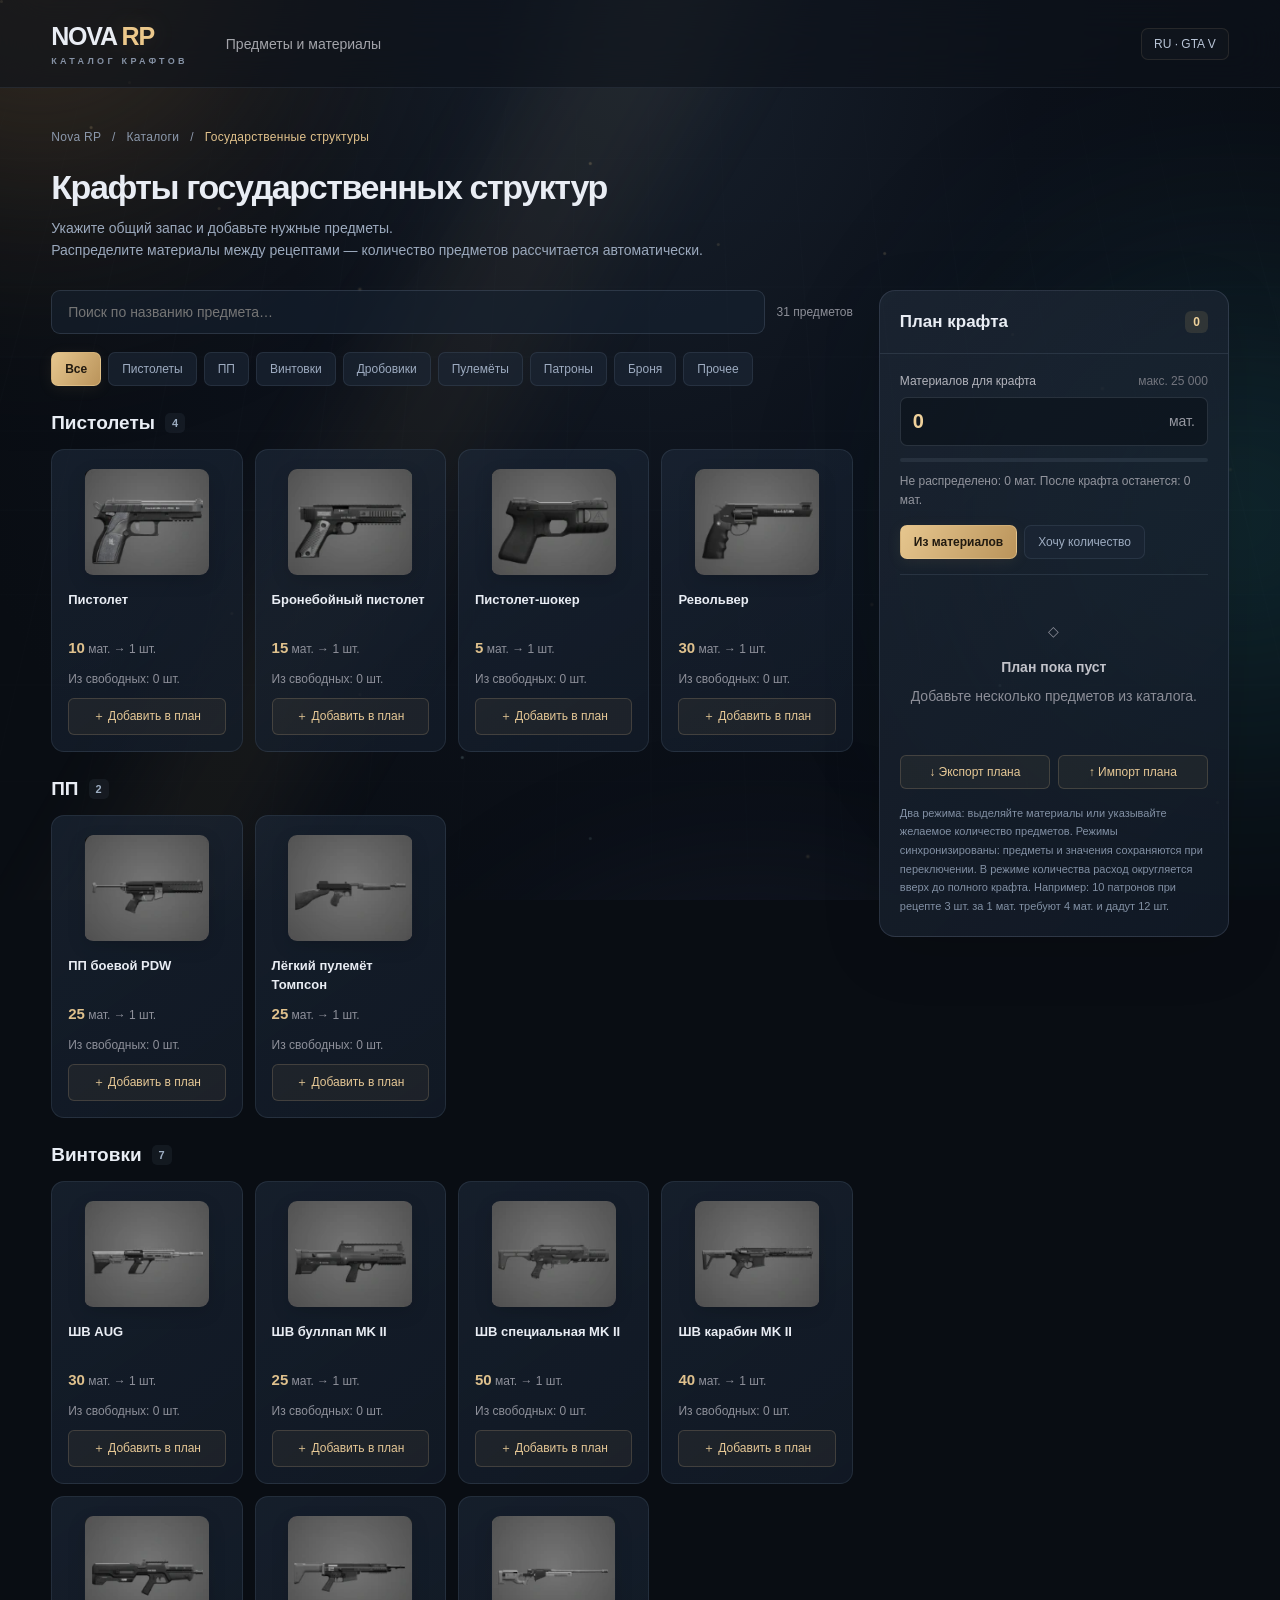
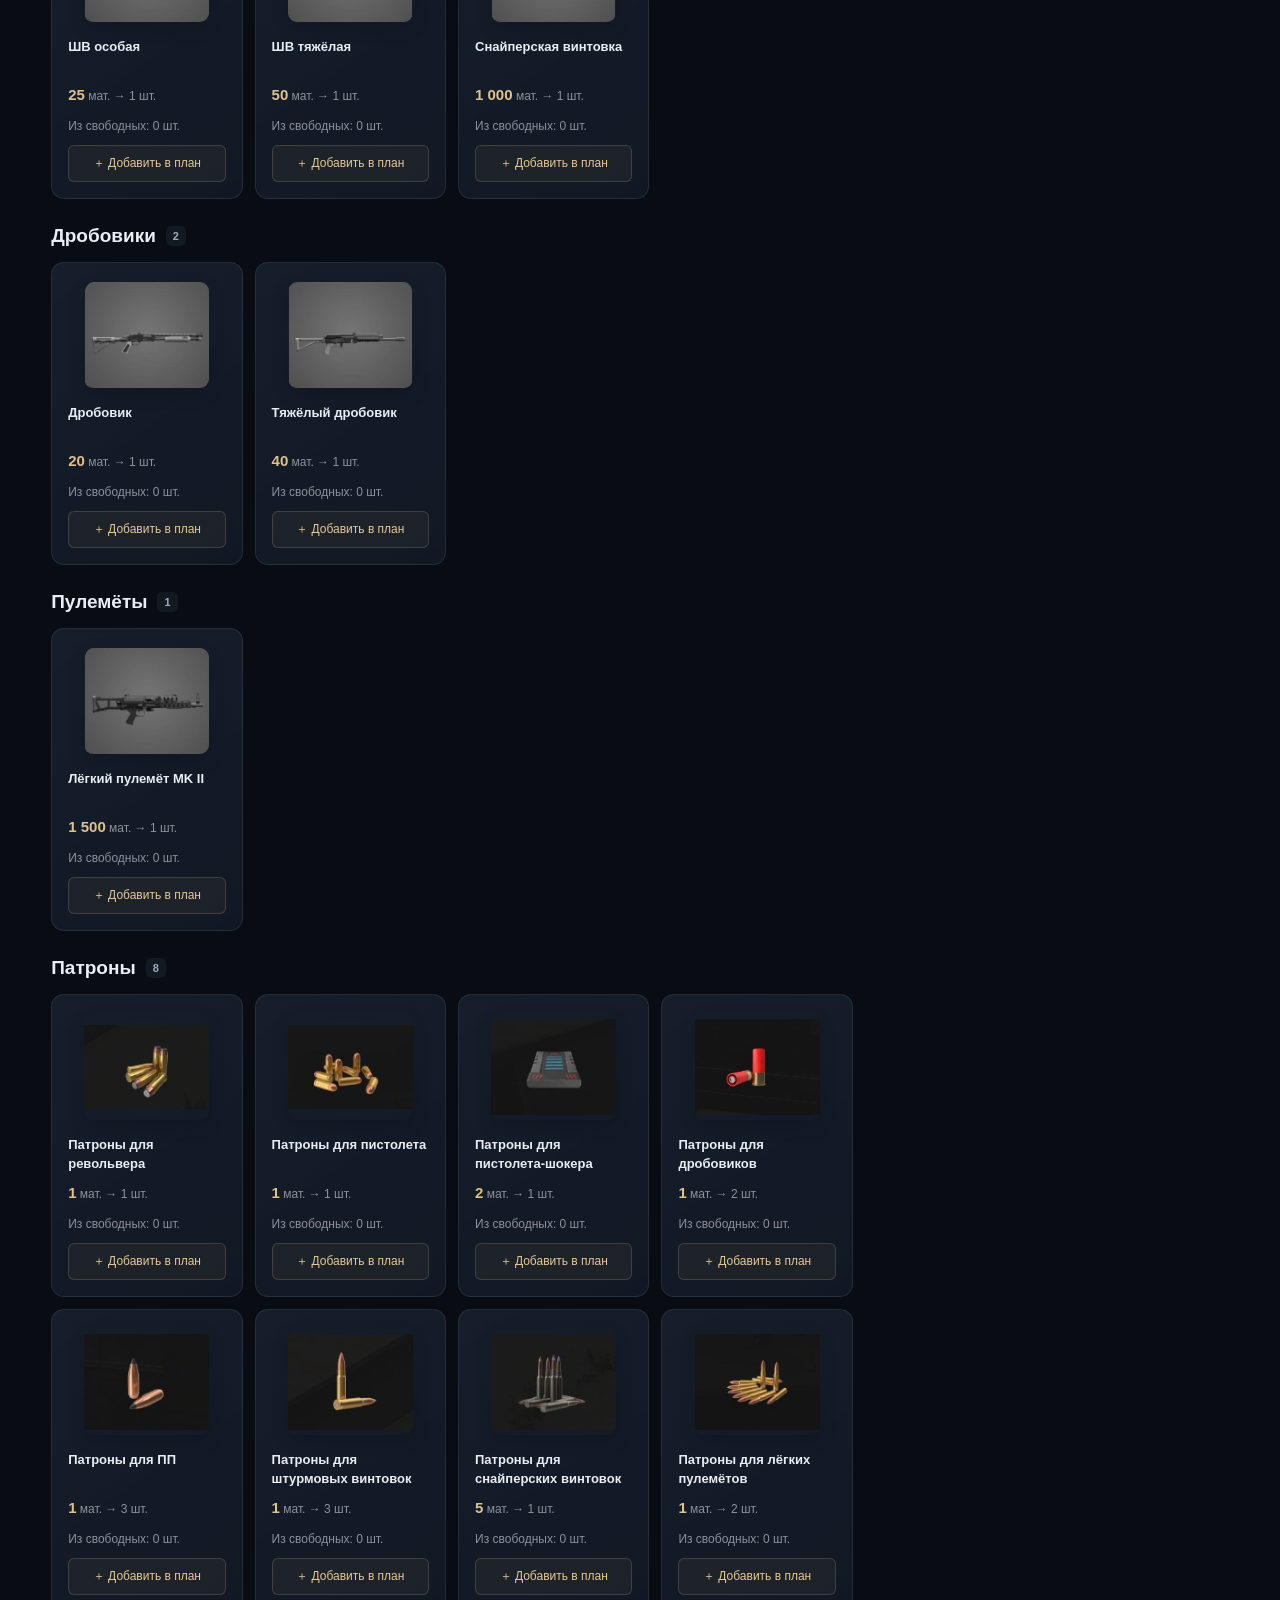
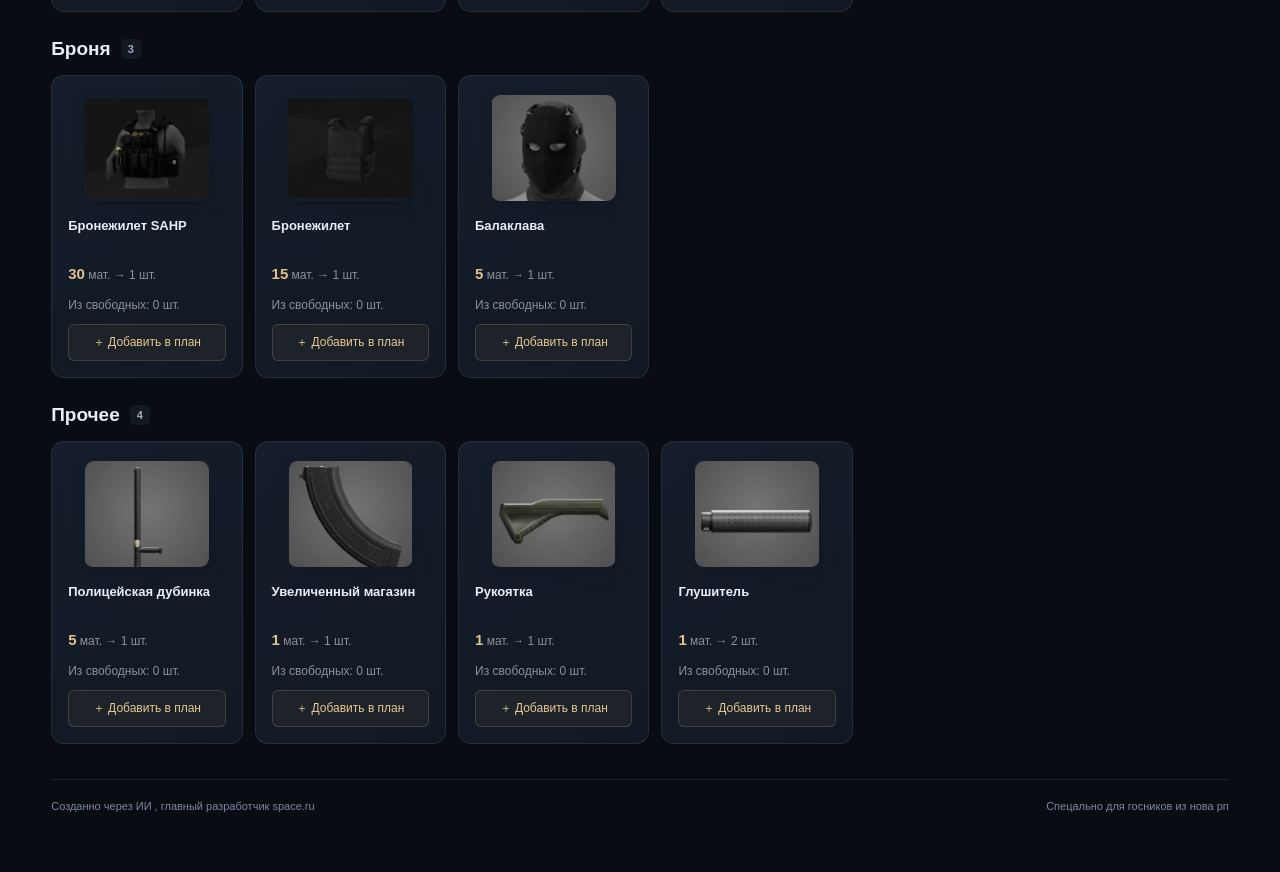
==== commit 4bf34caa: "Add files via upload" ====
--- a/index.html
+++ b/index.html
@@ -4,7 +4,45 @@
 *{box-sizing:border-box}body{margin:0;background:#131416;color:#eee;font:14px 'Segoe UI',Arial,sans-serif}button,input{font:inherit}button{cursor:pointer}header{height:76px;border-bottom:1px solid #303136;display:flex;align-items:center;gap:38px;padding:0 4vw;background:#191a1d}.brand{font-size:25px;font-weight:900;letter-spacing:-1px}.brand b{color:#eab95c}.brand small{font-size:11px;letter-spacing:3px;display:block;color:#888;margin-top:2px}header span{color:#a4a5ab}header .right{margin-left:auto;font-size:12px;background:#28292d;border-radius:7px;padding:8px 12px}.page{max-width:1550px;margin:auto;padding:36px 4vw}.crumb{font-size:12px;color:#83858e;margin-bottom:24px}.crumb span{color:#d8b67b}h1{font-size:34px;letter-spacing:-1px;margin:0 0 10px}.intro{color:#9799a2;margin:0 0 28px;line-height:1.6}.layout{display:grid;grid-template-columns:minmax(0,1fr) 350px;gap:26px;align-items:start}.toolbar{display:flex;gap:12px;align-items:center;margin-bottom:18px}.search{width:100%;border:1px solid #36373d;background:#202125;padding:13px 16px;border-radius:9px;color:white;outline:none}.search:focus{border-color:#d6aa5b}.count{white-space:nowrap;color:#8d8f98;font-size:12px}.tabs{display:flex;gap:7px;flex-wrap:wrap;margin-bottom:26px}.tab{color:#a7a8af;background:#202125;border:1px solid #303137;border-radius:7px;padding:9px 13px;font-size:12px}.tab.active{background:#d9ae62;color:#191714;border-color:#d9ae62;font-weight:700}.section-title{display:flex;gap:10px;align-items:center;margin:26px 0 15px;font-size:19px}.section-title span{font-size:11px;background:#2a2b30;color:#a3a4ab;padding:4px 7px;border-radius:5px}.cards{display:grid;grid-template-columns:repeat(auto-fill,minmax(170px,1fr));gap:12px}.card{border:1px solid #303137;border-radius:10px;background:#1c1d21;padding:16px;display:flex;flex-direction:column;min-width:0;transition:.2s}.card:hover{border-color:#756342;background:#222226}.card.selected{border-color:#b18a49}.art{height:92px;display:flex;align-items:center;justify-content:center;background:radial-gradient(ellipse,#33322d00,#191a1d00);position:relative;color:#bdb8ad}.art svg{width:115px;height:70px;filter:drop-shadow(0 8px 7px #0007)}.card-title{min-height:40px;font-weight:600;font-size:13px;line-height:1.5;margin-top:12px}.recipe{font-size:12px;color:#8e909a;margin:9px 0 16px}.recipe b{color:#dfc18d;font-size:15px;font-weight:600}.add{border:1px solid #3a3935;border-radius:6px;background:#2b2822;color:#e5c896;padding:9px;font-size:12px;margin-top:auto}.add:hover{background:#423724}.cart{position:sticky;top:20px;background:#1c1d21;border:1px solid #33343a;border-radius:12px;overflow:hidden}.cart-head{padding:20px;border-bottom:1px solid #303137;display:flex;justify-content:space-between;align-items:center;font-size:18px;font-weight:700}.badge{background:#383025;color:#e5bb77;border-radius:6px;font-size:12px;padding:4px 8px}.cart-body{padding:20px}.label{font-size:12px;color:#b3b4bc;display:flex;justify-content:space-between;margin-bottom:9px}.label span{color:#73757e}.stock-row{display:flex;background:#141518;border:1px solid #393a41;border-radius:7px;align-items:center;padding-right:12px;gap:8px;color:#9698a1}.stock-row input{width:100%;min-width:0;border:0;background:transparent;padding:12px;color:#f0d09a;font-size:20px;outline:none;font-weight:700}.bar{height:4px;border-radius:9px;background:#323338;margin-top:12px;overflow:hidden}.bar i{display:block;width:0;height:100%;background:#dcb774}.balance{font-size:12px;line-height:1.6;color:#93959e;margin-top:10px;min-height:38px}.balance.ok{color:#8dccaa}.balance.bad{color:#ed9292}.order-list{border-top:1px solid #33343a;margin-top:15px;padding-top:15px;max-height:36vh;overflow:auto}.empty{text-align:center;color:#8c8e98;padding:30px 5px;line-height:1.7}.empty strong{display:block;color:#c1c2c9;font-size:14px;margin:12px 0 5px}.line{border:1px solid #34353a;background:#232429;border-radius:8px;padding:10px;margin-bottom:9px}.line-top{display:flex;gap:10px;justify-content:space-between;align-items:start}.line-name{font-size:12px;line-height:1.5}.remove{border:0;background:none;color:#9d7b75;font-size:18px;padding:0 3px}.line-bottom{display:flex;align-items:center;justify-content:space-between;margin-top:10px;gap:6px}.line-cost{font-size:11px;color:#bcaa8c}.qty{display:flex;gap:4px}.qty button{width:25px;border:1px solid #404147;border-radius:4px;color:#ddd;background:#303137}.qty input{width:65px;background:#17181b;border:1px solid #404147;color:#dfbd84;text-align:center;padding:5px 0;border-radius:4px;appearance:textfield}.qty input::-webkit-inner-spin-button{display:none}.summary{border-top:1px solid #33343a;padding-top:15px;margin-top:15px}.sumrow{display:flex;justify-content:space-between;font-size:12px;color:#9799a3;margin-bottom:12px}.sumrow strong{color:#ddd}.total{color:#e3c28b;font-size:15px;font-weight:700}.total strong{color:#e3c28b}.copy{width:100%;padding:12px;background:#dbb16b;color:#211b12;border:0;border-radius:7px;font-weight:700;margin-top:4px}.clear{width:100%;background:none;border:0;color:#9b9da5;padding:12px;font-size:12px}.note{color:#6f717a;font-size:11px;line-height:1.7;margin-top:15px}.footer{border-top:1px solid #2b2c31;padding-top:20px;margin-top:35px;color:#6f717a;font-size:11px;display:flex;justify-content:space-between;gap:20px}.toast{position:fixed;bottom:20px;left:50%;transform:translateX(-50%);background:#dfbb7b;color:#201a11;padding:12px 22px;border-radius:8px;z-index:10;box-shadow:0 6px 30px #0005}.none{padding:40px;color:#92949d;text-align:center}[hidden]{display:none!important}button:focus-visible{outline:2px solid #e1b66c;outline-offset:3px}@media(max-width:1050px){.layout{grid-template-columns:minmax(0,1fr) 310px}.cards{grid-template-columns:repeat(auto-fill,minmax(155px,1fr))}.cart-body{padding:15px}}@media(max-width:760px){header{height:66px;padding:0 20px}header>span{display:none}.page{padding:25px 16px}h1{font-size:28px}.layout{grid-template-columns:1fr}.cart{position:static}.cards{grid-template-columns:repeat(2,minmax(0,1fr))}.count{display:none}.footer{flex-direction:column}.card{padding:12px}.art{height:75px}}
 
 a{color:inherit;text-decoration:none}a:hover{color:#e5c28b}a:focus-visible{outline:2px solid #e5c28b;outline-offset:5px;border-radius:4px}.crumb a{transition:color .15s}.crumb a:hover{text-decoration:underline}.brand:hover{color:#fff}.nav-grid{display:grid;grid-template-columns:repeat(auto-fit,minmax(240px,1fr));gap:20px;margin-top:30px}.nav-card{display:flex;flex-direction:column;gap:15px;border:1px solid #36373d;border-radius:14px;padding:28px;background:#1c1d21;transition:.2s}.nav-card:hover{border-color:#c6a062;background:#242326;transform:translateY(-3px)}.nav-card h2{font-size:23px;margin:0}.nav-card p{color:#9b9da5;line-height:1.7;margin:0}.nav-card .go{color:#e5c28b;margin-top:auto;padding-top:15px}.hero-label{color:#d9b77e;font-size:12px;letter-spacing:2px;margin:25px 0 16px}.hero-title{font-size:clamp(32px,5vw,60px);max-width:850px;line-height:1.1;margin-bottom:22px}.nav-hero{padding:20px 0 30px}.quick-links{display:flex;gap:15px;flex-wrap:wrap}.nav-button{display:inline-block;padding:13px 20px;border-radius:8px;background:#dbb16b;color:#211b12;font-weight:700}.nav-button:hover{background:#e7c48c;color:#211b12}
-</style></head><body>
+
+/* NOVA — animated atmosphere */
+:root{--nova-gold:#ecc88b;--nova-edge:rgba(222,194,143,.16)}
+html{background:#090d13;scroll-behavior:smooth}body{background:#090d13;isolation:isolate;min-height:100vh;color:#e9edf4}
+.atmosphere{position:fixed;inset:0;z-index:-1;overflow:hidden;pointer-events:none;background:radial-gradient(ellipse at 50% 0%,#18212d 0%,#0c111a 44%,#090d13 85%)}
+.aura{position:absolute;width:70vw;height:70vw;max-width:1100px;max-height:1100px;border-radius:50%;filter:blur(75px);opacity:.38;will-change:transform;animation:auraFloat 27s ease-in-out infinite alternate}
+.aura.gold{left:-32vw;top:-38vw;background:radial-gradient(circle,#9a713e 0%,#6e54272e 48%,transparent 68%)}
+.aura.teal{right:-32vw;top:8vh;background:radial-gradient(circle,#205d65 0%,#1b586b33 46%,transparent 68%);animation-duration:34s;animation-delay:-13s}
+.aura.violet{left:24vw;bottom:-60vw;background:radial-gradient(circle,#424a79 0%,transparent 65%);animation-duration:39s;animation-delay:-20s}
+.bg-grid{position:absolute;inset:0;background-image:linear-gradient(#c2d3ed05 1px,transparent 1px),linear-gradient(90deg,#c2d3ed05 1px,transparent 1px);background-size:72px 72px;mask-image:linear-gradient(transparent,#0008 40%,transparent);transform:perspective(900px) rotateX(20deg) scale(1.15)}
+.bg-beam{position:absolute;left:22%;top:-25%;width:20%;height:150%;background:linear-gradient(90deg,transparent,#e4bb7010,transparent);transform:rotate(30deg);filter:blur(25px);animation:beamDrift 30s ease-in-out infinite alternate}
+.sparks{position:absolute;left:0;top:0;width:3px;height:3px;border-radius:50%;background:#e9cc92;box-shadow:7vw 14vh 1px #e9cc9280,18vw 68vh 1px #e9cc9260,28vw 32vh 2px #e9cc9290,36vw 84vh 1px #b3e0dd80,46vw 18vh 1px #e9cc9290,58vw 58vh 2px #e9cc9260,69vw 28vh 1px #e9cc9270,78vw 76vh 1px #b3e0dd80,86vw 43vh 2px #e9cc9270,95vw 89vh 1px #e9cc9250,13vw 93vh 1px #b3e0dd60,63vw 95vh 2px #e9cc9270;opacity:.4;animation:sparkDrift 19s ease-in-out infinite alternate}
+.sparks.second{transform:translate(10vw,9vh);animation-delay:-9s;animation-duration:26s;opacity:.25}
+header{position:relative;z-index:2;background:rgba(13,18,26,.62);border-color:#afc3e518;backdrop-filter:blur(20px);-webkit-backdrop-filter:blur(20px);height:88px}
+.brand{letter-spacing:-1.2px}.brand b{color:#ecc88b;text-shadow:0 0 26px #edc58030}.brand small{letter-spacing:3.3px;color:#8692a5;font-size:9px;margin-top:5px}
+header .right{border:1px solid #e0c99c1c;background:#ffffff05;color:#b9c5d7}
+.page{position:relative;z-index:1;padding-top:42px;animation:pageReveal .65s ease both}
+.crumb{color:#8b98ab;letter-spacing:.3px}.crumb span{color:#e1c28c}h1{letter-spacing:-1.4px;font-weight:750}.intro{color:#9ba9bd}
+.nav-hero{padding:clamp(35px,8vh,100px) 0 clamp(45px,9vh,110px);max-width:1050px}.hero-label{display:flex;align-items:center;gap:12px;font-size:11px;letter-spacing:3px;color:#e5c58f}.hero-label:before{content:'';width:7px;height:7px;background:#e4c18a;border-radius:50%;box-shadow:0 0 15px #ebc88370}
+.hero-title{font-size:clamp(40px,5.8vw,78px);letter-spacing:-3px;line-height:1.08;background:linear-gradient(115deg,#fbf6eb 5%,#e4c58f 60%,#acc6cf);-webkit-background-clip:text;background-clip:text;color:transparent;max-width:1000px;margin-top:26px;margin-bottom:26px}
+.nav-hero .intro{font-size:16px;line-height:1.9;max-width:700px}.quick-links{margin-top:32px}.nav-button{padding:16px 26px;border:1px solid #f8dba280;background:linear-gradient(115deg,#edcf98,#cba366);box-shadow:0 8px 30px #cba36615;transition:transform .25s,box-shadow .25s}.nav-button:hover{transform:translateY(-3px);box-shadow:0 12px 40px #cba36630;background:#efd29e}
+.nav-card,.cart{background:linear-gradient(135deg,#202a38b3,#131c29cc);border:1px solid #b4c7e524;box-shadow:0 15px 60px #00000020;backdrop-filter:blur(20px);-webkit-backdrop-filter:blur(20px)}
+.nav-card{padding:32px;border-radius:18px}.nav-card:hover{background:linear-gradient(135deg,#2b3543cc,#1a2533dd);border-color:#e2c58b77;box-shadow:0 20px 50px #0003}.nav-card p{color:#9eaec3}.nav-card .go{color:#ecc88b}.nav-grid{gap:22px}
+.cart{border-radius:16px}.cart-head{border-bottom-color:#c1d2ed18;font-size:17px}.cart-body{background:transparent}.badge{background:#e0bb7520;color:#efd29b}.stock-row{background:#090e1688;border-color:#c3d2e526}.stock-row:focus-within{border-color:#ddbd7f99;box-shadow:0 0 0 3px #ddbd7f0a}.stock-row input{color:#efd19b}.bar{background:#afc4e018}.bar i{background:linear-gradient(90deg,#9f8053,#f0dba7);box-shadow:0 0 12px #e2bd7970;transition:width .3s}
+.search{background:#17223199;border-color:#b2c8e526;backdrop-filter:blur(12px);transition:border-color .2s,box-shadow .2s}.search:focus{border-color:#dcb87c;box-shadow:0 0 0 3px #dcb87c0c}
+.tab{background:#1c2737a6;border-color:#a2bad51c;color:#9eacc1;transition:background .2s,color .2s,border-color .2s}.tab:hover{border-color:#ddbd7b70;color:#efdab6}.tab.active{background:linear-gradient(120deg,#e6c68e,#ba945b);color:#211a10;border-color:#e6c68e80;box-shadow:0 3px 15px #d7b16b15}
+.card{background:linear-gradient(145deg,#1e2a3b99,#131c29c7);border-color:#acc5e51c;border-radius:13px;transition:transform .22s,border-color .22s,box-shadow .22s,background .22s;backdrop-filter:blur(12px)}
+.card:hover{transform:translateY(-4px);background:linear-gradient(145deg,#2b3543c7,#1c2532dd);border-color:#d8b98166;box-shadow:0 12px 25px #0003}.card.selected{border-color:#d9b77b80;box-shadow:inset 0 0 25px #b9955408}.art{background:radial-gradient(ellipse,#d5c4940a,transparent 65%)}.art svg{transition:transform .3s}.card:hover .art svg{transform:translateY(-3px) rotate(-2deg)}
+.add{background:#d0af7710;color:#e6c896;border-color:#ddc19230;transition:background .2s,border-color .2s}.add:hover{background:#d8b98124;border-color:#ddc19270}.line{background:#101a2799;border-color:#c2d5ed1c}.qty input{background:#0a121d;color:#ebcc92;border-color:#91a9ca30}.qty input:focus{outline:1px solid #e1c38b}.copy{background:linear-gradient(115deg,#e7c994,#c4a06a);transition:filter .2s,transform .2s}.copy:hover{filter:brightness(1.08);transform:translateY(-1px)}
+.order-list,.summary,.cart-head,.footer{border-color:#b8cce61c}.section-title span{background:#9fb7d112;color:#9dadc1}.footer{color:#7a899f;padding-bottom:24px}.footer a{color:#a9b8ca}.note{color:#8290a4}.toast{background:#e8ca95;box-shadow:0 12px 45px #0006;border:1px solid #ffdf9c}
+@keyframes auraFloat{0%{transform:translate3d(0,0,0) scale(1)}50%{transform:translate3d(7vw,6vh,0) scale(1.12)}100%{transform:translate3d(14vw,-3vh,0) scale(.94)}}
+@keyframes sparkDrift{from{translate:0 0;opacity:.2}to{translate:18px -60px;opacity:.6}}
+@keyframes beamDrift{from{translate:-12vw 0;opacity:.3}to{translate:25vw 0;opacity:.8}}
+@keyframes pageReveal{from{opacity:0;transform:translateY(10px)}to{opacity:1;transform:translateY(0)}}
+@media(max-width:760px){header{height:74px}.page{padding-top:26px}.hero-title{letter-spacing:-1.7px}.nav-hero{padding:32px 0 48px}.nav-hero .intro{font-size:14px}.aura{filter:blur(45px);width:100vw;height:100vw}.aura.gold{top:-35vw;left:-40vw}.aura.teal{top:35vh;right:-50vw}.nav-card{padding:24px}.hero-label{letter-spacing:2px}.card:hover{transform:none}}
+@media(prefers-reduced-motion:reduce){html{scroll-behavior:auto}*,*:before,*:after{animation:none!important;transition:none!important}.aura{will-change:auto}.sparks{opacity:.3}}
+
+.art{height:112px}.item-icon-photo{display:block;width:125px;height:106px;object-fit:contain;border-radius:9px;box-shadow:0 6px 18px #0002;transition:transform .25s}.card:hover .item-icon-photo{transform:translateY(-2px)}@media(prefers-reduced-motion:reduce){.item-icon-photo{transition:none}}
+</style></head><body><div class="atmosphere" aria-hidden="true"><div class="aura gold"></div><div class="aura teal"></div><div class="aura violet"></div><div class="bg-grid"></div><div class="bg-beam"></div><div class="sparks"></div><div class="sparks second"></div></div>
 <header><a class="brand" href="home.html" aria-label="Nova RP — главная">NOVA <b>RP</b><small>КАТАЛОГ КРАФТОВ</small></a><span>Предметы и материалы</span><div class="right">RU · GTA V</div></header>
 <main class="page"><nav class="crumb" aria-label="Навигация"><a href="home.html">Nova RP</a> &nbsp; / &nbsp; <a href="catalogs.html">Каталоги</a> &nbsp; / &nbsp; <span aria-current="page">Государственные структуры</span></nav><h1>Крафты государственных структур</h1><p class="intro">Укажите общий запас и добавьте нужные предметы.<br>Распределите материалы между рецептами — количество предметов рассчитается автоматически.</p>
 <div class="layout"><section><div class="toolbar"><input class="search" id="search" placeholder="Поиск по названию предмета…" aria-label="Поиск предмета"><span class="count" id="found"></span></div><nav class="tabs" id="tabs" aria-label="Категории"></nav><div id="catalog"></div></section>
@@ -39,7 +77,10 @@
 function allocated(){return Object.entries(cart).reduce((sum,[id,v])=>sum+(mode==='materials'?v:lineResult(byId[id],v).spent),0)}
 function result(i,budget){const batches=Math.floor(budget/i.price);return {batches,qty:batches*i.per,spent:batches*i.price,left:budget-batches*i.price}}
 function totals(){let qty=0,spent=0;for(const [id,budget] of Object.entries(cart)){const r=lineResult(byId[id],budget);qty+=r.qty;spent+=r.spent}return {qty,spent}}
-function art(i){let shape='';if(i.cat==='ammo'){shape='<g fill="#ba9b63" stroke="#e3cfaa" stroke-width="1"><path d="M40 56V28l6-12 6 12v28z"/><path d="M61 56V28l6-12 6 12v28z"/><path d="M82 56V28l6-12 6 12v28z"/></g><path d="M39 48h14m7 0h14m7 0h14" stroke="#6e5837" stroke-width="3"/>'}else if(i.cat==='armor'){shape='<path d="M43 16l13-6c0 14 18 14 18 0l13 6 8 19-11 7v28H46V42l-11-7z" fill="#777b70" stroke="#b1b4a5" stroke-width="2"/><path d="M51 34h28v14H51zm0 19h12v12H51zm17 0h12v12H68z" fill="#4a5047"/>'}else if(i.cat==='pistols'){shape='<path d="M27 25h69v14H65l-5 10H48l7-10H42l-7 26H21l8-29z" fill="#929491" stroke="#c2c3ba" stroke-width="2"/><path d="M32 28h57M26 57l9-18" stroke="#484b4b" stroke-width="3"/>'}else if(i.cat==='other'){shape='<path d="M27 31l72-9 4 18-72 9z" fill="#8a8b87" stroke="#c6c5ba" stroke-width="2"/><path d="M46 45l17-2 5 20-18 3z" fill="#575c5a"/><path d="M33 33l2 12m9-14 2 12m9-14 2 12m9-14 2 12m9-14 2 12m9-14 2 12" stroke="#454948" stroke-width="2"/>'}else{shape='<path d="M12 33l24 3 9-9h37l8-5h20v9H91v12H72l-4 20H55l4-20H45l-5 14H28l7-15-23 7z" fill="#8c918d" stroke="#c4c5b9" stroke-width="2"/><path d="M82 29h35M47 31h28M16 38l16 3" stroke="#4c514d" stroke-width="4"/>'}return '<svg viewBox="0 0 130 80" aria-hidden="true">'+shape+'</svg>'}
+const itemIcons={"pistol": "[data-uri]", "ap_pistol": "[data-uri]", "stun_pistol": "[data-uri]", "pdw": "[data-uri]", "shotgun": "[data-uri]", "heavy_shotgun": "[data-uri]", "sniper": "[data-uri]", "baton": "[data-uri]", "balaclava": "[data-uri]", "aug": "[data-uri]", "thompson": "[data-uri]", "bullpup_mk2": "[data-uri]", "special_mk2": "[data-uri]", "carbine_mk2": "[data-uri]", "special": "[data-uri]", "heavy": "[data-uri]", "lmg_mk2": "[data-uri]", "revolver": "[data-uri]", "magazine": "[data-uri]", "grip": "[data-uri]", "silencer": "[data-uri]", "armor_sahp": "[data-uri]", "armor": "[data-uri]", "ammo_stun": "[data-uri]", "ammo_shotgun": "[data-uri]", "ammo_smg": "[data-uri]", "ammo_rifle": "[data-uri]", "ammo_sniper": "[data-uri]", "ammo_lmg": "[data-uri]", "ammo_revolver": "[data-uri]", "ammo_pistol": "[data-uri]"};
+function art(i){
+ if(itemIcons[i.id])return `<img class="item-icon-photo" src="${itemIcons[i.id]}" alt="${i.name}" loading="lazy" width="143" height="122">`;
+let shape='';if(i.cat==='ammo'){shape='<g fill="#ba9b63" stroke="#e3cfaa" stroke-width="1"><path d="M40 56V28l6-12 6 12v28z"/><path d="M61 56V28l6-12 6 12v28z"/><path d="M82 56V28l6-12 6 12v28z"/></g><path d="M39 48h14m7 0h14m7 0h14" stroke="#6e5837" stroke-width="3"/>'}else if(i.cat==='armor'){shape='<path d="M43 16l13-6c0 14 18 14 18 0l13 6 8 19-11 7v28H46V42l-11-7z" fill="#777b70" stroke="#b1b4a5" stroke-width="2"/><path d="M51 34h28v14H51zm0 19h12v12H51zm17 0h12v12H68z" fill="#4a5047"/>'}else if(i.cat==='pistols'){shape='<path d="M27 25h69v14H65l-5 10H48l7-10H42l-7 26H21l8-29z" fill="#929491" stroke="#c2c3ba" stroke-width="2"/><path d="M32 28h57M26 57l9-18" stroke="#484b4b" stroke-width="3"/>'}else if(i.cat==='other'){shape='<path d="M27 31l72-9 4 18-72 9z" fill="#8a8b87" stroke="#c6c5ba" stroke-width="2"/><path d="M46 45l17-2 5 20-18 3z" fill="#575c5a"/><path d="M33 33l2 12m9-14 2 12m9-14 2 12m9-14 2 12m9-14 2 12m9-14 2 12" stroke="#454948" stroke-width="2"/>'}else{shape='<path d="M12 33l24 3 9-9h37l8-5h20v9H91v12H72l-4 20H55l4-20H45l-5 14H28l7-15-23 7z" fill="#8c918d" stroke="#c4c5b9" stroke-width="2"/><path d="M82 29h35M47 31h28M16 38l16 3" stroke="#4c514d" stroke-width="4"/>'}return '<svg viewBox="0 0 130 80" aria-hidden="true">'+shape+'</svg>'}
 
 function renderTabs(){$('tabs').innerHTML=categories.map(([id,name])=>`<button class="tab ${category===id?'active':''}" data-cat="${id}" aria-pressed="${category===id}">${name}</button>`).join('')}
 function renderCatalog(){const q=$('search').value.trim().toLowerCase();const filtered=items.filter(i=>(category==='all'||i.cat===category)&&i.name.toLowerCase().includes(q));const free=Math.max(0,stock-allocated());$('found').textContent=filtered.length+' предметов';$('catalog').innerHTML=categories.filter(([id])=>id!=='all').map(([id,name])=>{const group=filtered.filter(i=>i.cat===id);return group.length?`<h2 class="section-title">${name}<span>${group.length}</span></h2><div class="cards">${group.map(i=>{const selected=Object.hasOwn(cart,i.id);return `<article class="card ${selected?'selected':''}"><div class="art">${art(i)}</div><div class="card-title">${i.name}</div><div class="recipe"><b>${fmt(i.price)}</b> мат. → ${i.per} шт.</div><div class="recipe" style="margin:0 0 12px">${selected?'В плане: '+fmt(lineResult(i,cart[i.id]).qty)+' шт.':'Из свободных: '+fmt(result(i,free).qty)+' шт.'}</div><button class="add" data-add="${i.id}">${selected?'✓ В плане':'＋ Добавить в план'}</button></article>`}).join('')}</div>`:''}).join('')||'<div class="none">Ничего не найдено.</div>'}
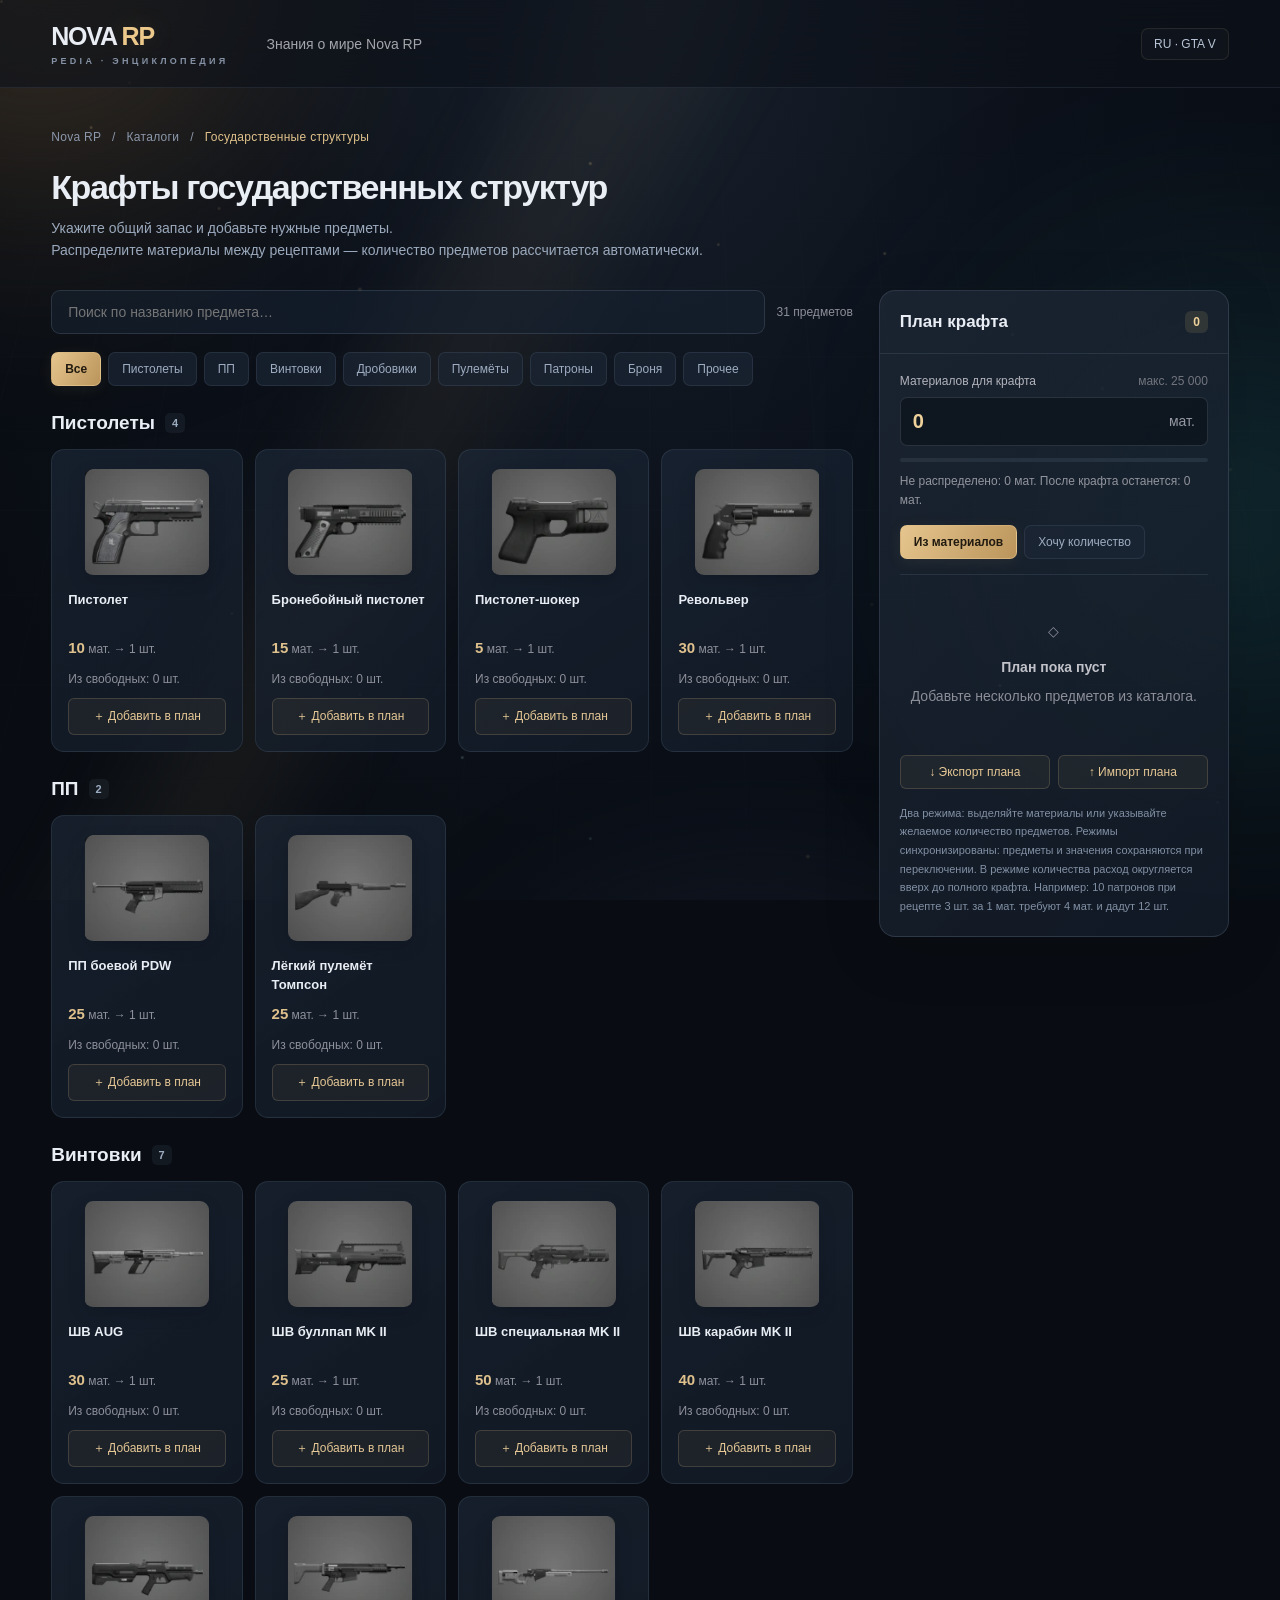
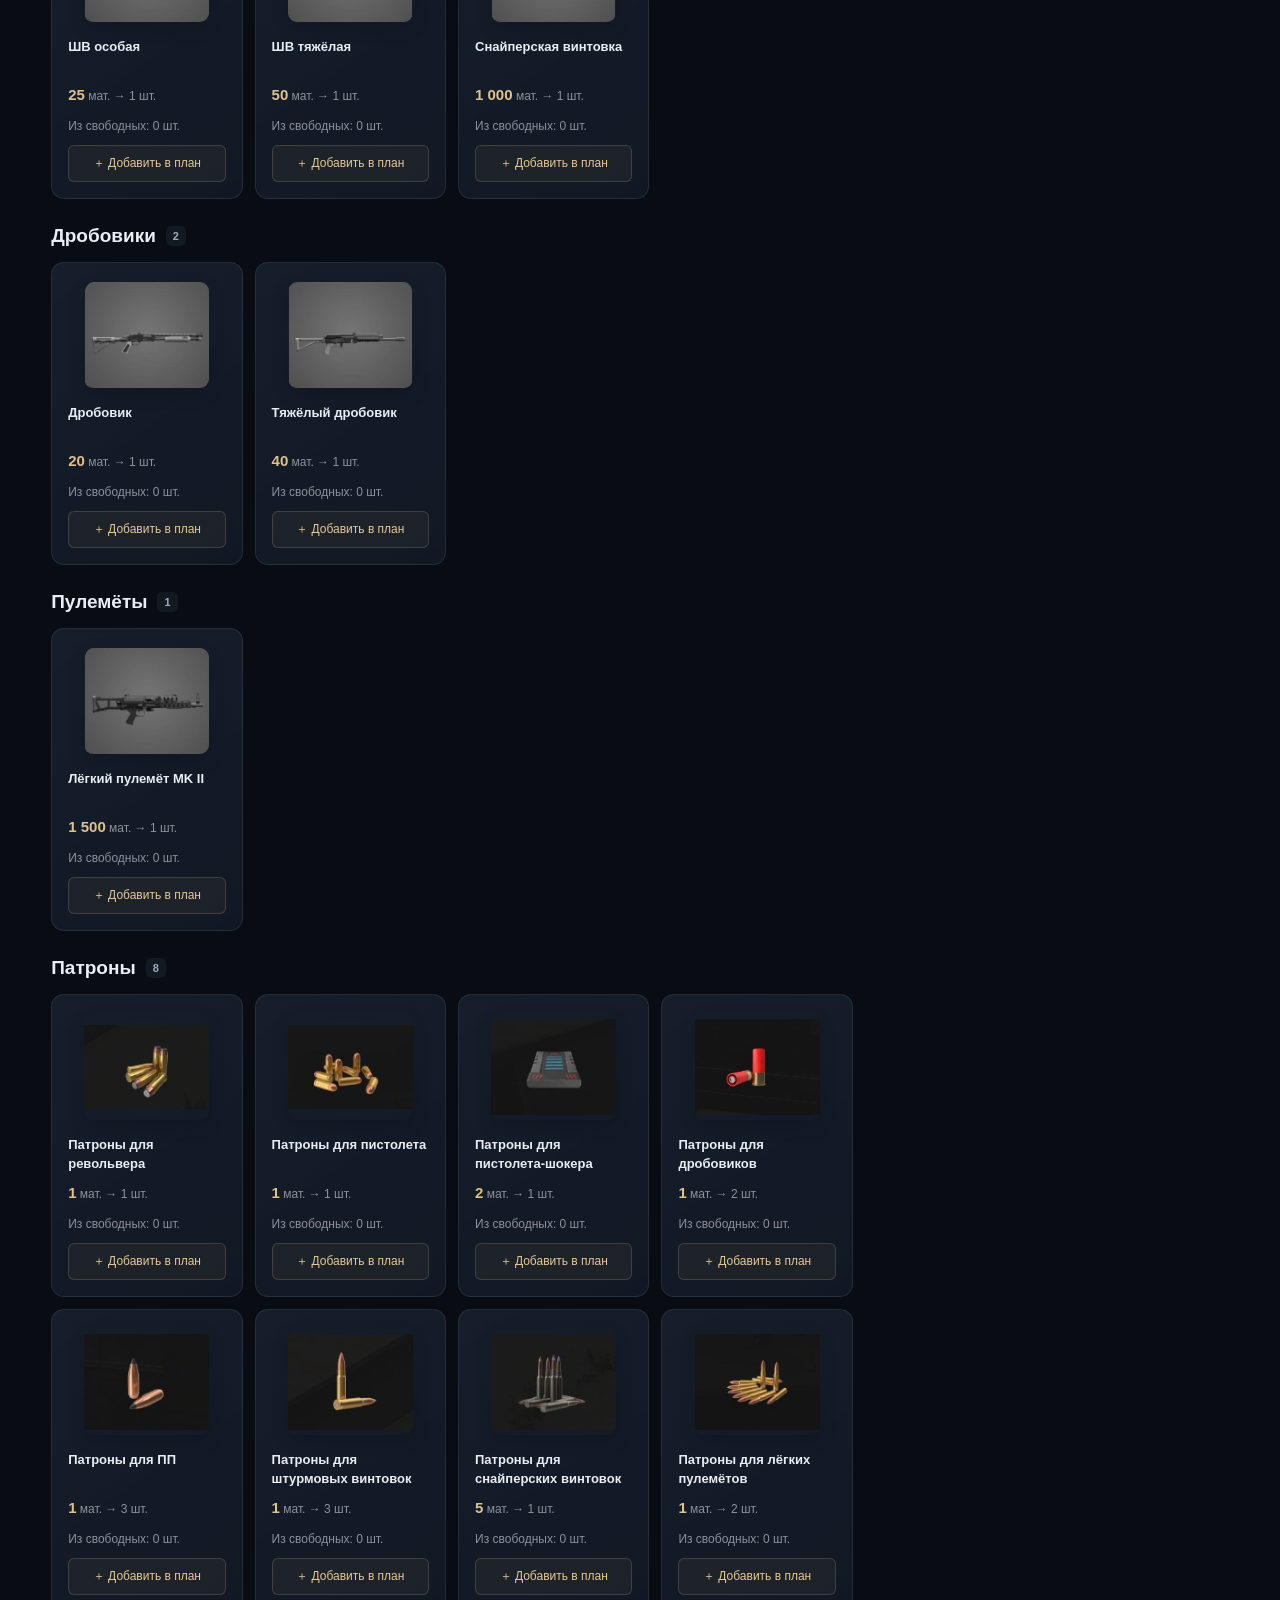
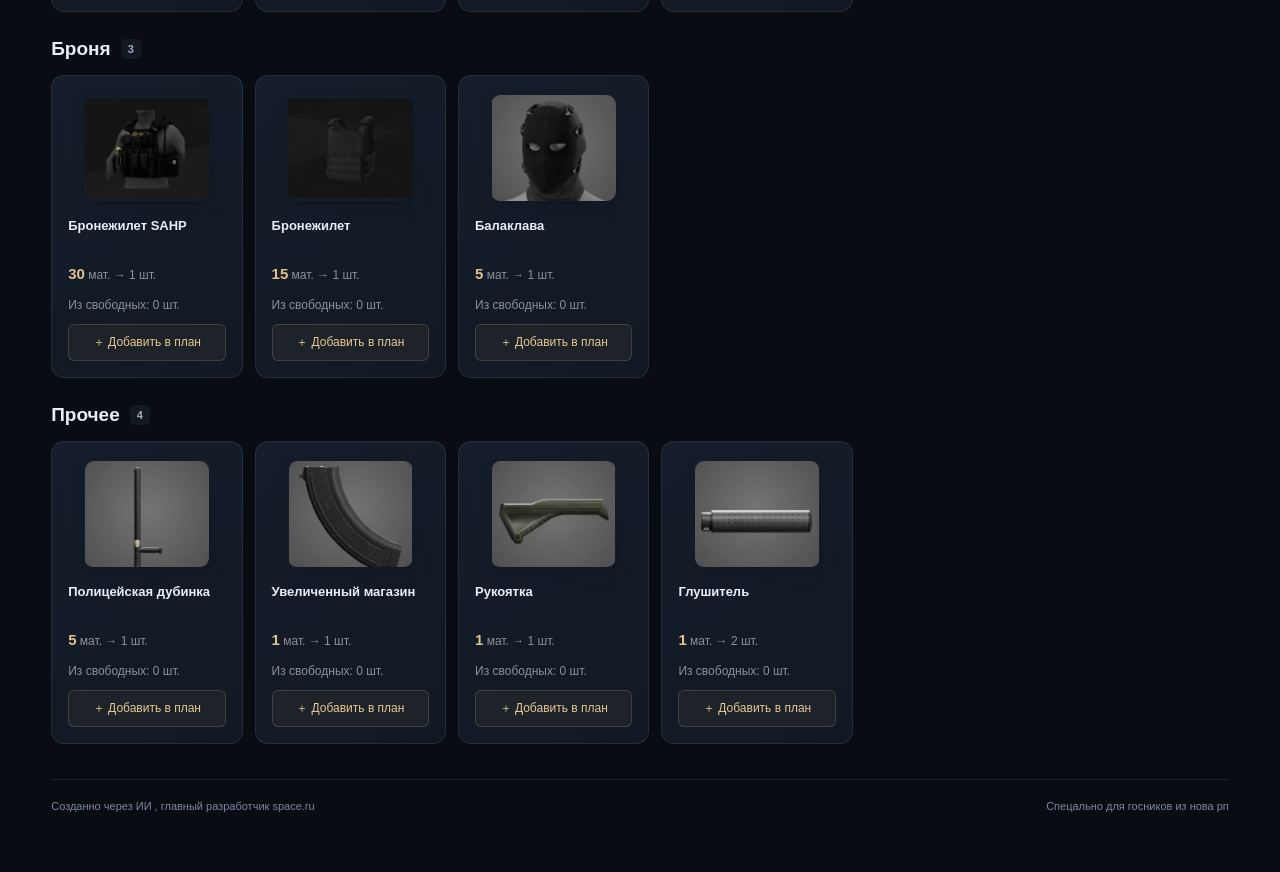
==== commit ccb7c98a: "Add files via upload" ====
--- a/index.html
+++ b/index.html
@@ -43,7 +43,7 @@
 
 .art{height:112px}.item-icon-photo{display:block;width:125px;height:106px;object-fit:contain;border-radius:9px;box-shadow:0 6px 18px #0002;transition:transform .25s}.card:hover .item-icon-photo{transform:translateY(-2px)}@media(prefers-reduced-motion:reduce){.item-icon-photo{transition:none}}
 </style></head><body><div class="atmosphere" aria-hidden="true"><div class="aura gold"></div><div class="aura teal"></div><div class="aura violet"></div><div class="bg-grid"></div><div class="bg-beam"></div><div class="sparks"></div><div class="sparks second"></div></div>
-<header><a class="brand" href="home.html" aria-label="Nova RP — главная">NOVA <b>RP</b><small>КАТАЛОГ КРАФТОВ</small></a><span>Предметы и материалы</span><div class="right">RU · GTA V</div></header>
+<header><a class="brand" href="home.html" aria-label="Nova RP Pedia — главная">NOVA <b>RP</b><small>PEDIA · ЭНЦИКЛОПЕДИЯ</small></a><span>Знания о мире Nova RP</span><div class="right">RU · GTA V</div></header>
 <main class="page"><nav class="crumb" aria-label="Навигация"><a href="home.html">Nova RP</a> &nbsp; / &nbsp; <a href="catalogs.html">Каталоги</a> &nbsp; / &nbsp; <span aria-current="page">Государственные структуры</span></nav><h1>Крафты государственных структур</h1><p class="intro">Укажите общий запас и добавьте нужные предметы.<br>Распределите материалы между рецептами — количество предметов рассчитается автоматически.</p>
 <div class="layout"><section><div class="toolbar"><input class="search" id="search" placeholder="Поиск по названию предмета…" aria-label="Поиск предмета"><span class="count" id="found"></span></div><nav class="tabs" id="tabs" aria-label="Категории"></nav><div id="catalog"></div></section>
 <aside class="cart"><div class="cart-head">План крафта <span class="badge" id="cartCount">0</span></div><div class="cart-body"><label class="label" for="stock">Материалов для крафта <span>макс. 25 000</span></label><div class="stock-row"><input id="stock" type="number" min="0" max="25000" step="1" inputmode="numeric" value="0" aria-describedby="balance"><span>мат.</span></div><div class="bar"><i id="fill"></i></div><div class="balance" id="balance" role="status"></div><div class="tabs" id="calcModes" style="margin:15px 0 0"><button class="tab active" data-mode="materials">Из материалов</button><button class="tab" data-mode="quantity">Хочу количество</button></div><div class="order-list" id="order"></div><div class="summary" id="summary" hidden><div class="sumrow"><span>Получится предметов</span><strong id="totalQty"></strong></div><div class="sumrow"><span>Позиций в плане</span><strong id="totalLines"></strong></div><div class="sumrow total"><span>Будет потрачено</span><strong id="totalCost"></strong></div><button class="copy" id="copy">Копировать расчёт</button><button class="clear" id="clear">Очистить план</button></div><div style="display:flex;gap:8px;margin-top:16px"><button class="add" id="exportPlan" style="flex:1">↓ Экспорт плана</button><button class="add" id="importPlan" style="flex:1">↑ Импорт плана</button></div><input type="file" id="planFile" accept=".json,application/json" hidden><div class="note">Два режима: выделяйте материалы или указывайте желаемое количество предметов. Режимы синхронизированы: предметы и значения сохраняются при переключении. В режиме количества расход округляется вверх до полного крафта. Например: 10 патронов при рецепте 3 шт. за 1 мат. требуют 4 мат. и дадут 12 шт.</div></div></aside></div><footer class="footer"><span>Созданно через ИИ , главный разработчик space.ru</span><span>Спецально для госников из нова рп
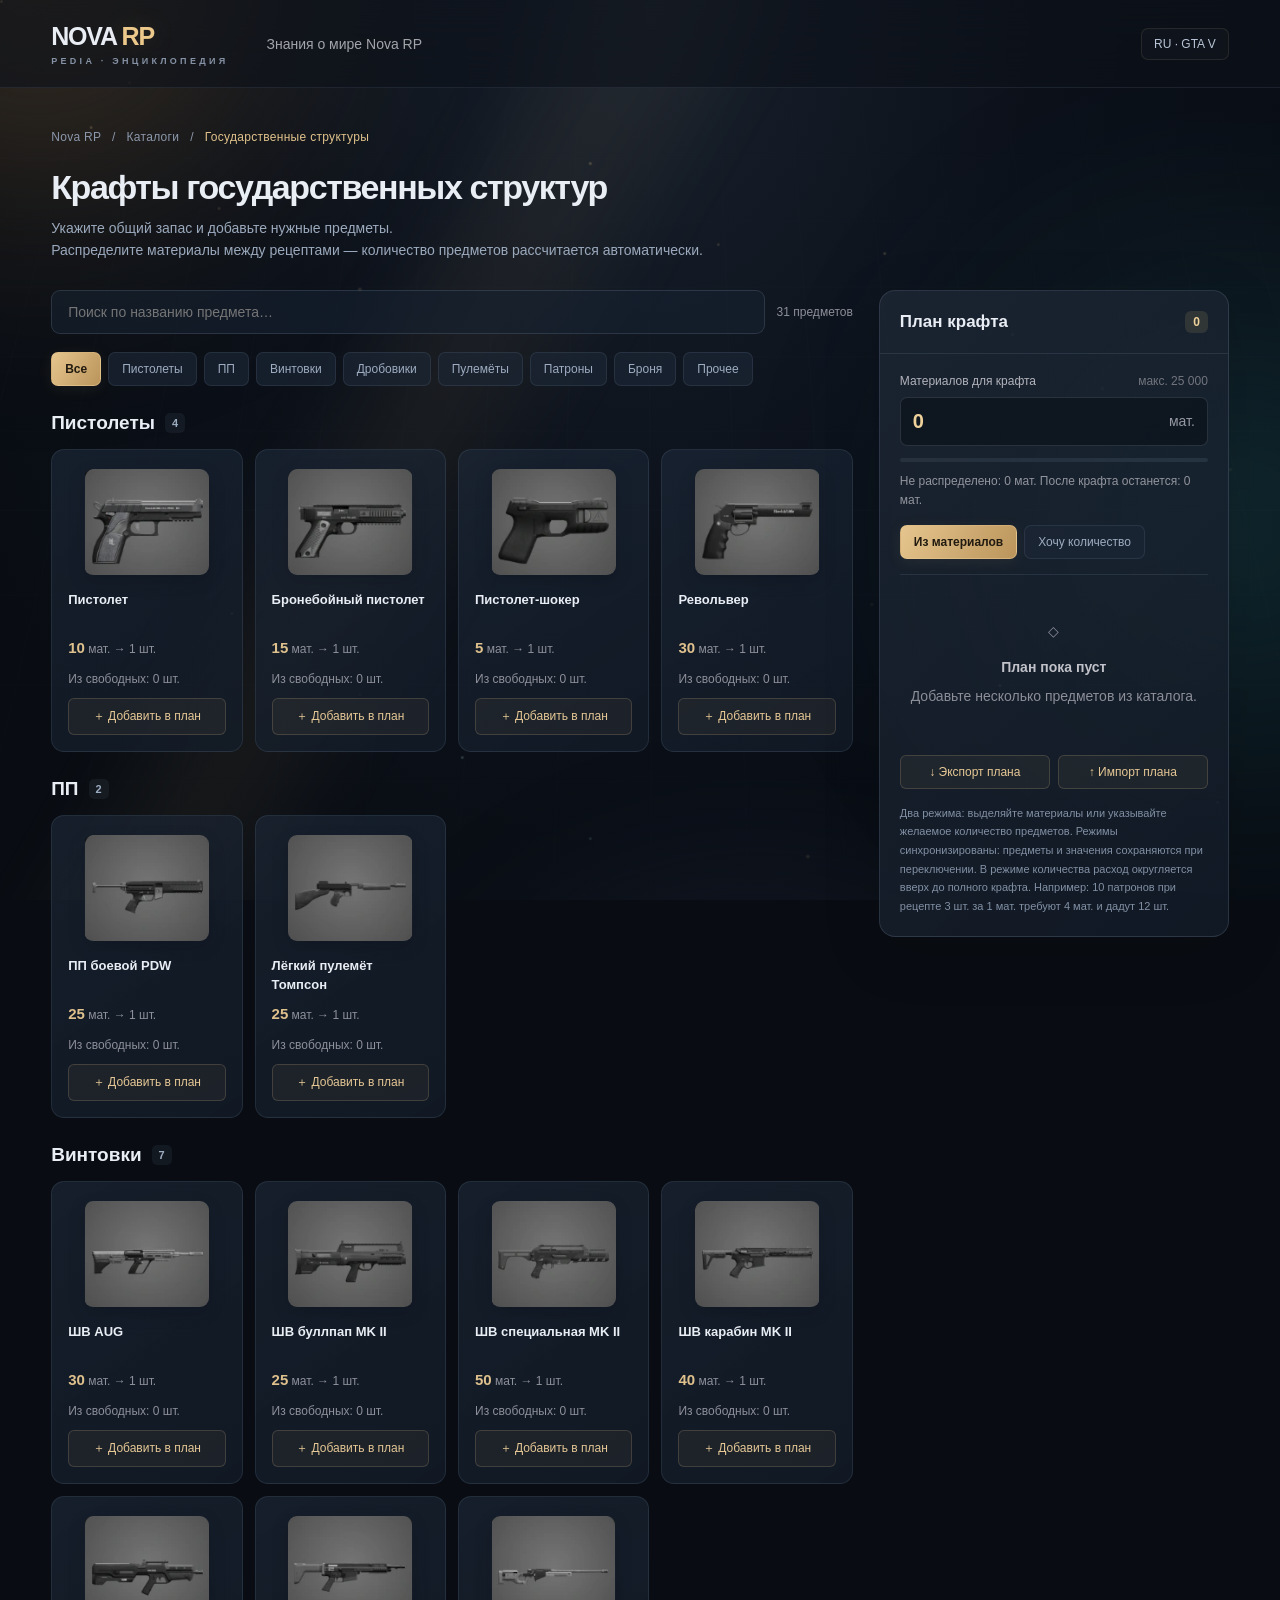
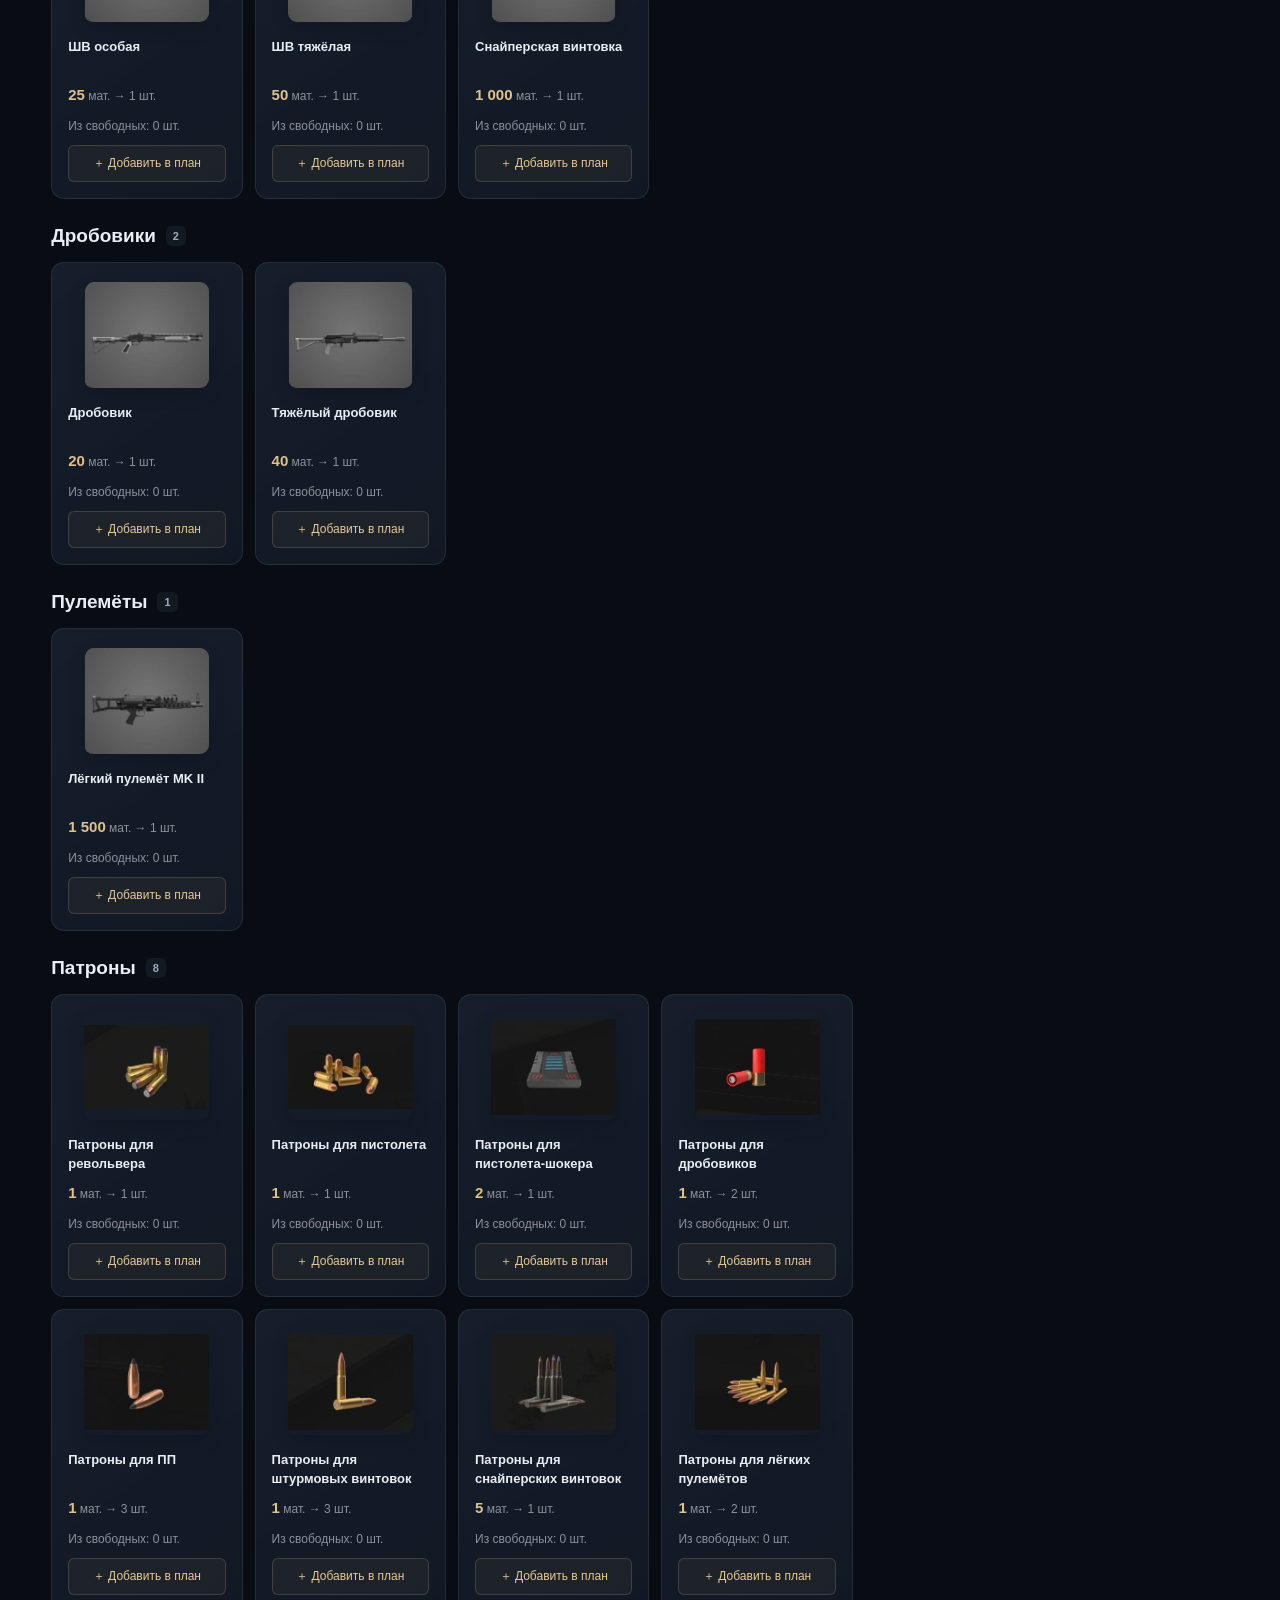
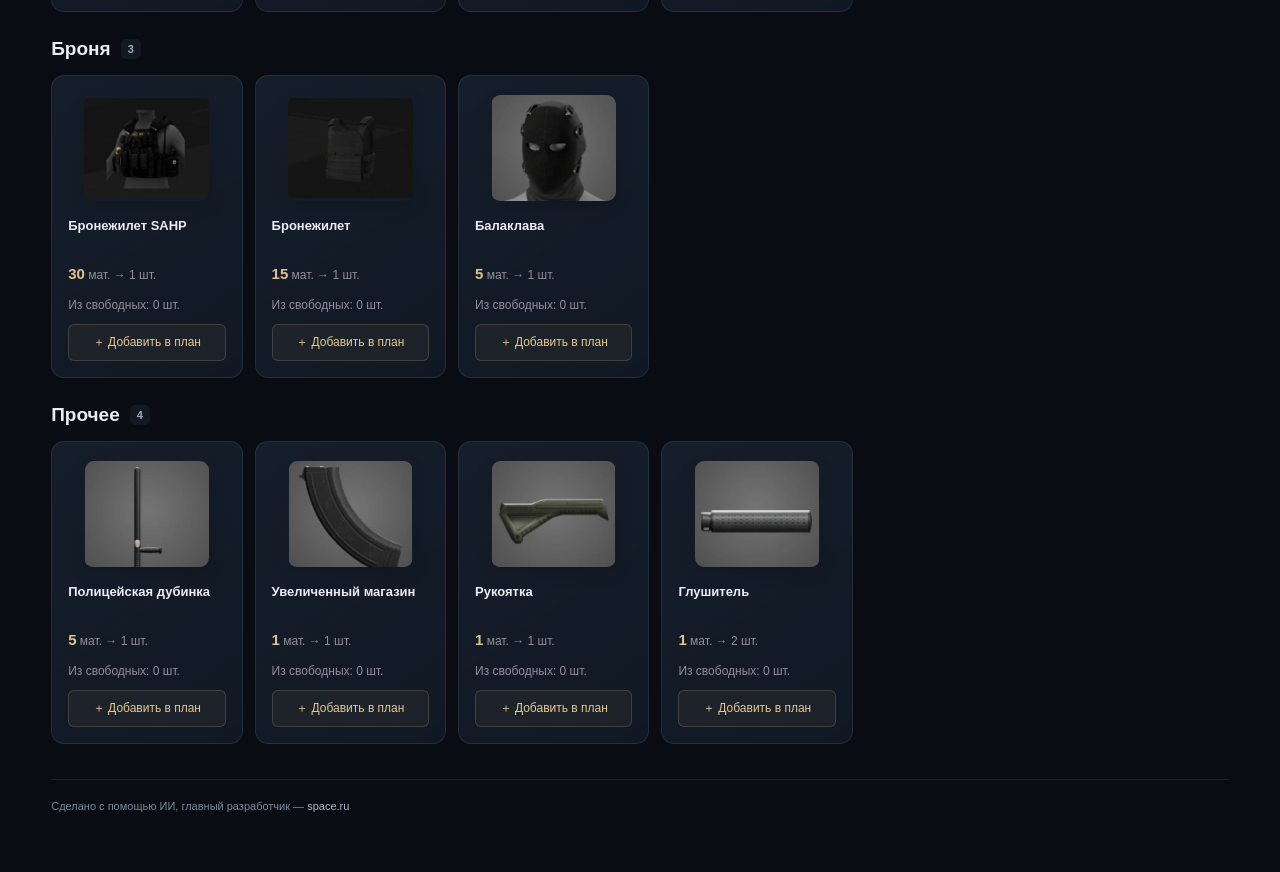
==== commit 686e3cc1: "Add files via upload" ====
--- a/index.html
+++ b/index.html
@@ -46,9 +46,7 @@
 <header><a class="brand" href="home.html" aria-label="Nova RP Pedia — главная">NOVA <b>RP</b><small>PEDIA · ЭНЦИКЛОПЕДИЯ</small></a><span>Знания о мире Nova RP</span><div class="right">RU · GTA V</div></header>
 <main class="page"><nav class="crumb" aria-label="Навигация"><a href="home.html">Nova RP</a> &nbsp; / &nbsp; <a href="catalogs.html">Каталоги</a> &nbsp; / &nbsp; <span aria-current="page">Государственные структуры</span></nav><h1>Крафты государственных структур</h1><p class="intro">Укажите общий запас и добавьте нужные предметы.<br>Распределите материалы между рецептами — количество предметов рассчитается автоматически.</p>
 <div class="layout"><section><div class="toolbar"><input class="search" id="search" placeholder="Поиск по названию предмета…" aria-label="Поиск предмета"><span class="count" id="found"></span></div><nav class="tabs" id="tabs" aria-label="Категории"></nav><div id="catalog"></div></section>
-<aside class="cart"><div class="cart-head">План крафта <span class="badge" id="cartCount">0</span></div><div class="cart-body"><label class="label" for="stock">Материалов для крафта <span>макс. 25 000</span></label><div class="stock-row"><input id="stock" type="number" min="0" max="25000" step="1" inputmode="numeric" value="0" aria-describedby="balance"><span>мат.</span></div><div class="bar"><i id="fill"></i></div><div class="balance" id="balance" role="status"></div><div class="tabs" id="calcModes" style="margin:15px 0 0"><button class="tab active" data-mode="materials">Из материалов</button><button class="tab" data-mode="quantity">Хочу количество</button></div><div class="order-list" id="order"></div><div class="summary" id="summary" hidden><div class="sumrow"><span>Получится предметов</span><strong id="totalQty"></strong></div><div class="sumrow"><span>Позиций в плане</span><strong id="totalLines"></strong></div><div class="sumrow total"><span>Будет потрачено</span><strong id="totalCost"></strong></div><button class="copy" id="copy">Копировать расчёт</button><button class="clear" id="clear">Очистить план</button></div><div style="display:flex;gap:8px;margin-top:16px"><button class="add" id="exportPlan" style="flex:1">↓ Экспорт плана</button><button class="add" id="importPlan" style="flex:1">↑ Импорт плана</button></div><input type="file" id="planFile" accept=".json,application/json" hidden><div class="note">Два режима: выделяйте материалы или указывайте желаемое количество предметов. Режимы синхронизированы: предметы и значения сохраняются при переключении. В режиме количества расход округляется вверх до полного крафта. Например: 10 патронов при рецепте 3 шт. за 1 мат. требуют 4 мат. и дадут 12 шт.</div></div></aside></div><footer class="footer"><span>Созданно через ИИ , главный разработчик space.ru</span><span>Спецально для госников из нова рп
-    
-</span></footer></main><div class="toast" id="toast" role="status" hidden></div>
+<aside class="cart"><div class="cart-head">План крафта <span class="badge" id="cartCount">0</span></div><div class="cart-body"><label class="label" for="stock">Материалов для крафта <span>макс. 25 000</span></label><div class="stock-row"><input id="stock" type="number" min="0" max="25000" step="1" inputmode="numeric" value="0" aria-describedby="balance"><span>мат.</span></div><div class="bar"><i id="fill"></i></div><div class="balance" id="balance" role="status"></div><div class="tabs" id="calcModes" style="margin:15px 0 0"><button class="tab active" data-mode="materials">Из материалов</button><button class="tab" data-mode="quantity">Хочу количество</button></div><div class="order-list" id="order"></div><div class="summary" id="summary" hidden><div class="sumrow"><span>Получится предметов</span><strong id="totalQty"></strong></div><div class="sumrow"><span>Позиций в плане</span><strong id="totalLines"></strong></div><div class="sumrow total"><span>Будет потрачено</span><strong id="totalCost"></strong></div><button class="copy" id="copy">Копировать расчёт</button><button class="clear" id="clear">Очистить план</button></div><div style="display:flex;gap:8px;margin-top:16px"><button class="add" id="exportPlan" style="flex:1">↓ Экспорт плана</button><button class="add" id="importPlan" style="flex:1">↑ Импорт плана</button></div><input type="file" id="planFile" accept=".json,application/json" hidden><div class="note">Два режима: выделяйте материалы или указывайте желаемое количество предметов. Режимы синхронизированы: предметы и значения сохраняются при переключении. В режиме количества расход округляется вверх до полного крафта. Например: 10 патронов при рецепте 3 шт. за 1 мат. требуют 4 мат. и дадут 12 шт.</div></div></aside></div><footer class="footer"><span>Сделано с помощью ИИ, главный разработчик — <a href="https://space.ru" target="_blank" rel="noopener noreferrer">space.ru</a></span></footer></main><div class="toast" id="toast" role="status" hidden></div>
 <script>
 const categories=[['all','Все'],['pistols','Пистолеты'],['smg','ПП'],['rifles','Винтовки'],['shotguns','Дробовики'],['lmg','Пулемёты'],['ammo','Патроны'],['armor','Броня'],['other','Прочее']];
 const rows=[
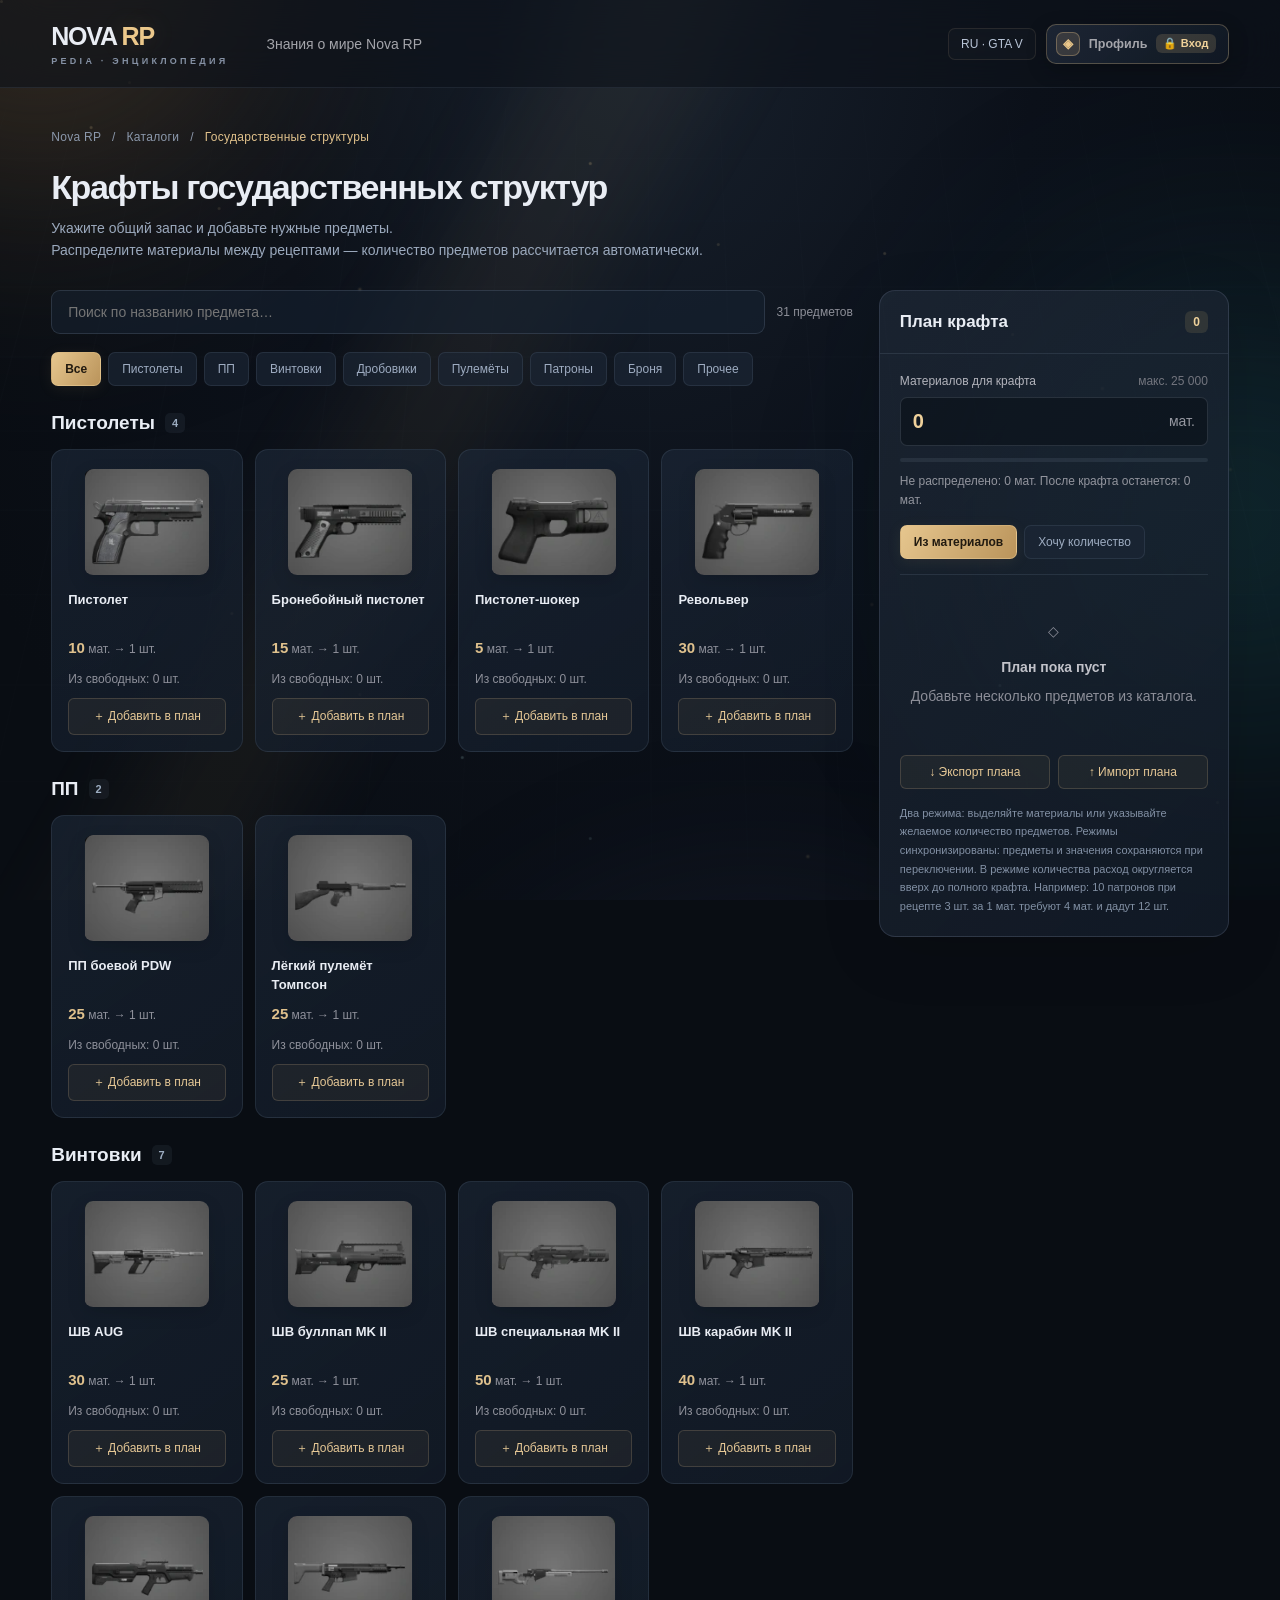
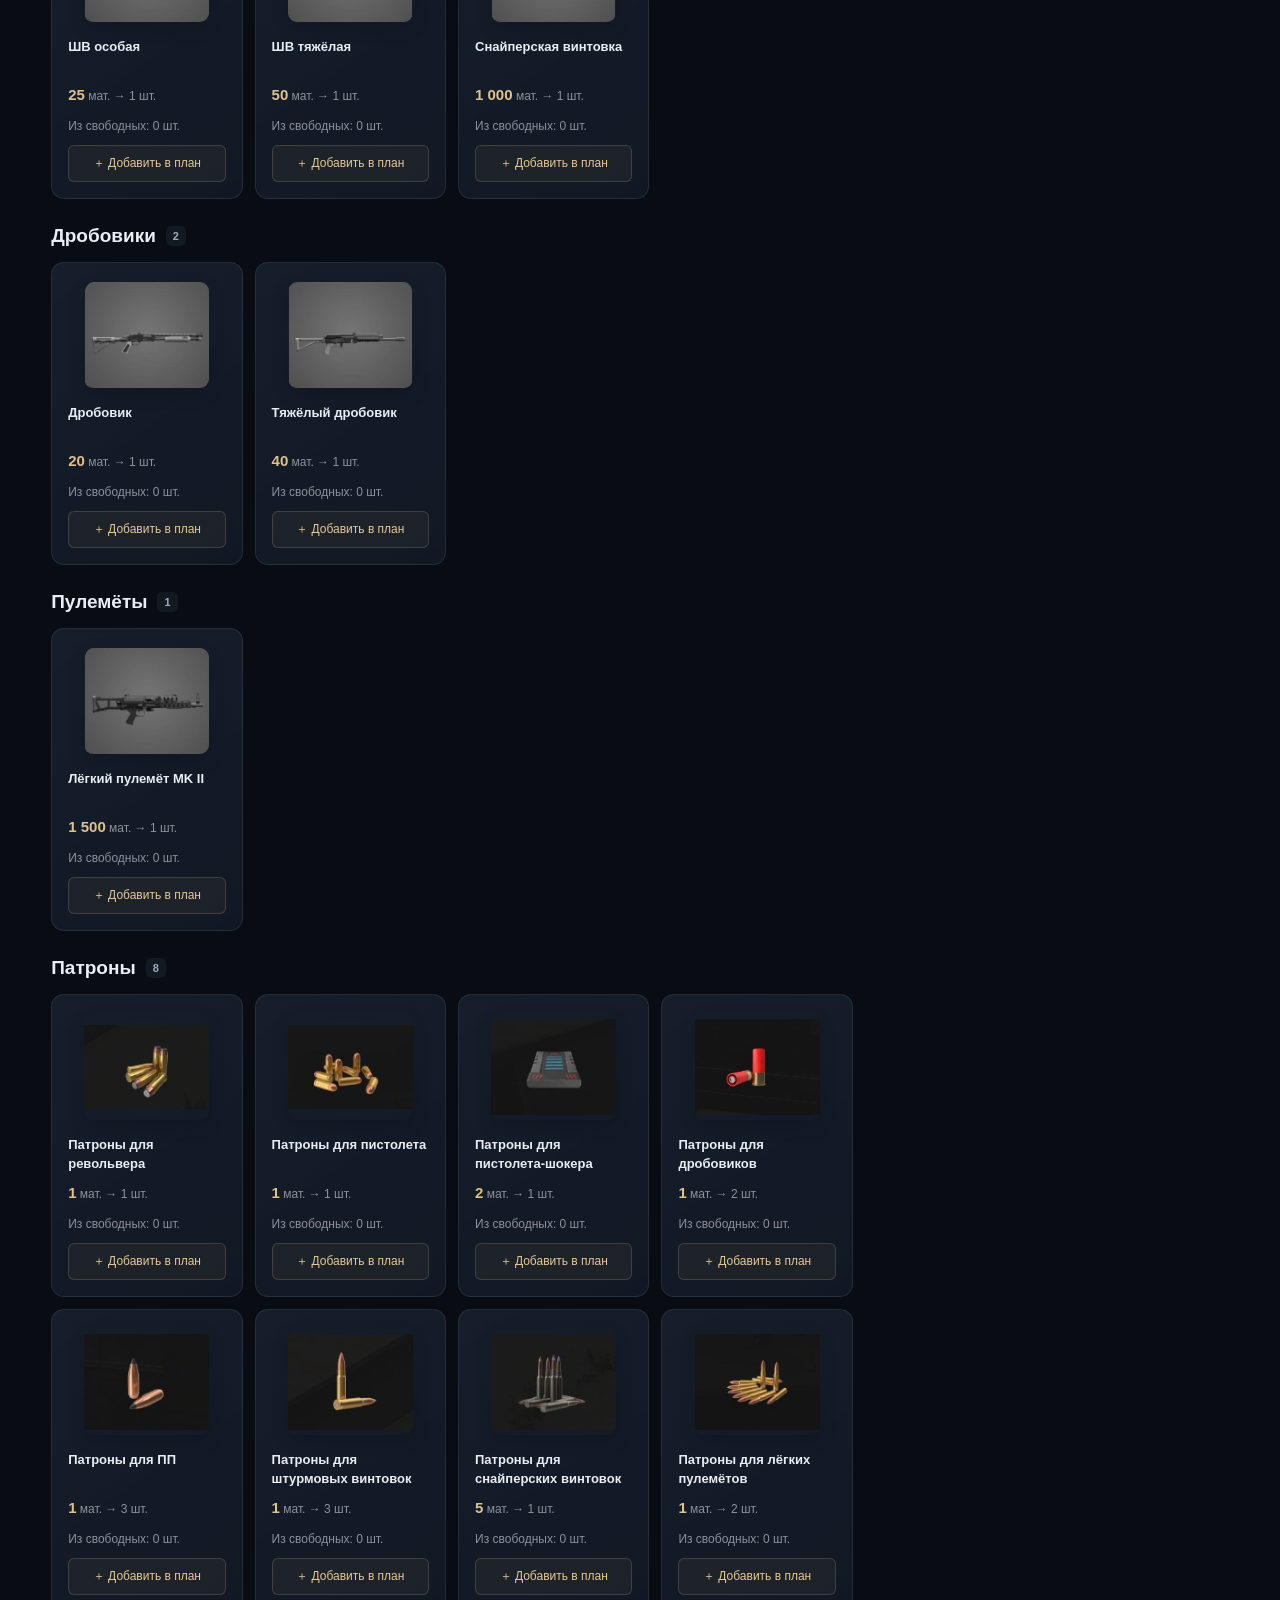
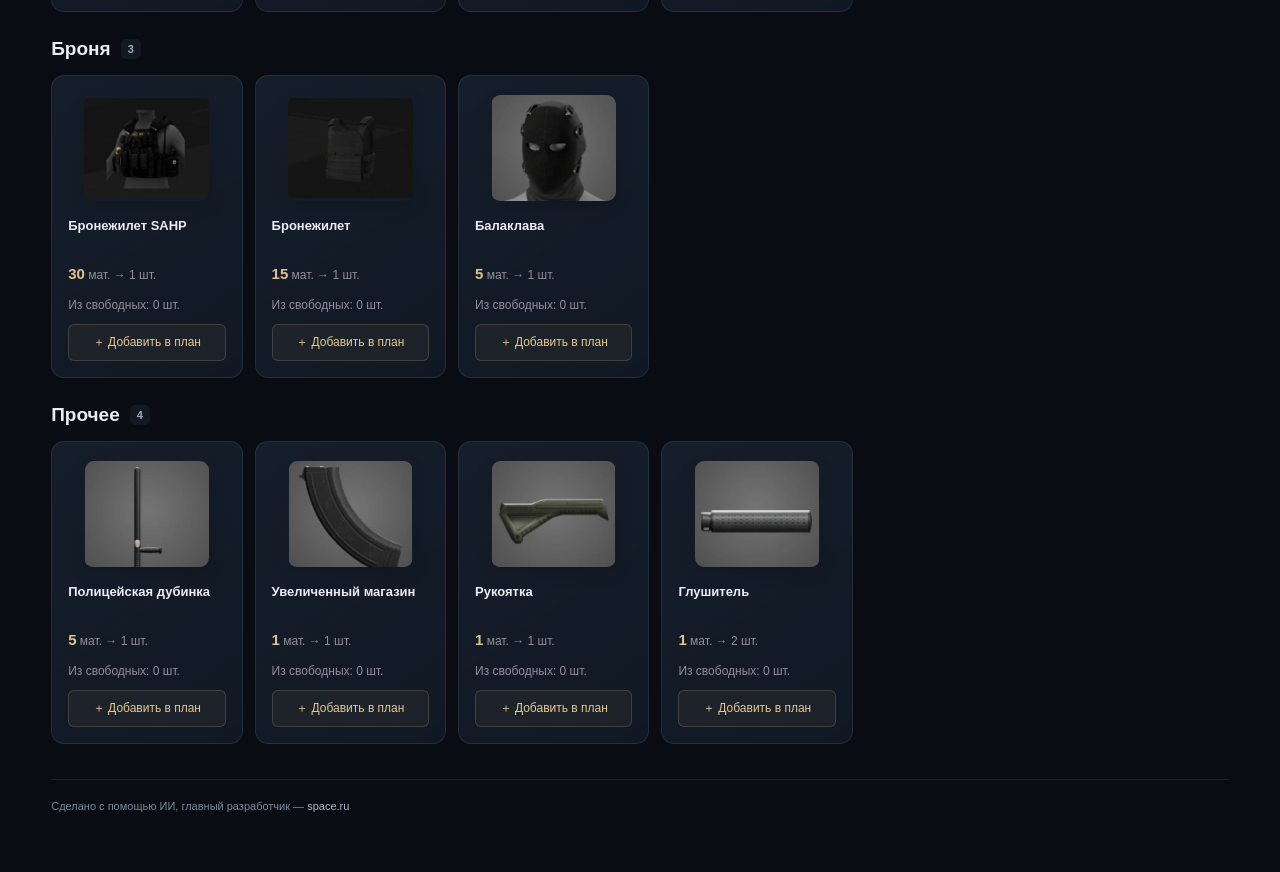
==== commit e7974ddd: "Add player profile page, account directory, and 16 auth-gated RP achievements Co-authored-by: arena-" ====
--- a/index.html
+++ b/index.html
@@ -1,5 +1,5 @@
 <!DOCTYPE html>
-<html lang="ru"><head><meta charset="utf-8"><meta name="viewport" content="width=device-width,initial-scale=1"><title>Nova RP — Крафты государственных структур</title>
+<html lang="ru"><head><meta charset="utf-8"><meta name="viewport" content="width=device-width,initial-scale=1"><title>Nova RP — Крафты государственных структур</title><link rel="stylesheet" href="profile-nav.css">
 <style>
 *{box-sizing:border-box}body{margin:0;background:#131416;color:#eee;font:14px 'Segoe UI',Arial,sans-serif}button,input{font:inherit}button{cursor:pointer}header{height:76px;border-bottom:1px solid #303136;display:flex;align-items:center;gap:38px;padding:0 4vw;background:#191a1d}.brand{font-size:25px;font-weight:900;letter-spacing:-1px}.brand b{color:#eab95c}.brand small{font-size:11px;letter-spacing:3px;display:block;color:#888;margin-top:2px}header span{color:#a4a5ab}header .right{margin-left:auto;font-size:12px;background:#28292d;border-radius:7px;padding:8px 12px}.page{max-width:1550px;margin:auto;padding:36px 4vw}.crumb{font-size:12px;color:#83858e;margin-bottom:24px}.crumb span{color:#d8b67b}h1{font-size:34px;letter-spacing:-1px;margin:0 0 10px}.intro{color:#9799a2;margin:0 0 28px;line-height:1.6}.layout{display:grid;grid-template-columns:minmax(0,1fr) 350px;gap:26px;align-items:start}.toolbar{display:flex;gap:12px;align-items:center;margin-bottom:18px}.search{width:100%;border:1px solid #36373d;background:#202125;padding:13px 16px;border-radius:9px;color:white;outline:none}.search:focus{border-color:#d6aa5b}.count{white-space:nowrap;color:#8d8f98;font-size:12px}.tabs{display:flex;gap:7px;flex-wrap:wrap;margin-bottom:26px}.tab{color:#a7a8af;background:#202125;border:1px solid #303137;border-radius:7px;padding:9px 13px;font-size:12px}.tab.active{background:#d9ae62;color:#191714;border-color:#d9ae62;font-weight:700}.section-title{display:flex;gap:10px;align-items:center;margin:26px 0 15px;font-size:19px}.section-title span{font-size:11px;background:#2a2b30;color:#a3a4ab;padding:4px 7px;border-radius:5px}.cards{display:grid;grid-template-columns:repeat(auto-fill,minmax(170px,1fr));gap:12px}.card{border:1px solid #303137;border-radius:10px;background:#1c1d21;padding:16px;display:flex;flex-direction:column;min-width:0;transition:.2s}.card:hover{border-color:#756342;background:#222226}.card.selected{border-color:#b18a49}.art{height:92px;display:flex;align-items:center;justify-content:center;background:radial-gradient(ellipse,#33322d00,#191a1d00);position:relative;color:#bdb8ad}.art svg{width:115px;height:70px;filter:drop-shadow(0 8px 7px #0007)}.card-title{min-height:40px;font-weight:600;font-size:13px;line-height:1.5;margin-top:12px}.recipe{font-size:12px;color:#8e909a;margin:9px 0 16px}.recipe b{color:#dfc18d;font-size:15px;font-weight:600}.add{border:1px solid #3a3935;border-radius:6px;background:#2b2822;color:#e5c896;padding:9px;font-size:12px;margin-top:auto}.add:hover{background:#423724}.cart{position:sticky;top:20px;background:#1c1d21;border:1px solid #33343a;border-radius:12px;overflow:hidden}.cart-head{padding:20px;border-bottom:1px solid #303137;display:flex;justify-content:space-between;align-items:center;font-size:18px;font-weight:700}.badge{background:#383025;color:#e5bb77;border-radius:6px;font-size:12px;padding:4px 8px}.cart-body{padding:20px}.label{font-size:12px;color:#b3b4bc;display:flex;justify-content:space-between;margin-bottom:9px}.label span{color:#73757e}.stock-row{display:flex;background:#141518;border:1px solid #393a41;border-radius:7px;align-items:center;padding-right:12px;gap:8px;color:#9698a1}.stock-row input{width:100%;min-width:0;border:0;background:transparent;padding:12px;color:#f0d09a;font-size:20px;outline:none;font-weight:700}.bar{height:4px;border-radius:9px;background:#323338;margin-top:12px;overflow:hidden}.bar i{display:block;width:0;height:100%;background:#dcb774}.balance{font-size:12px;line-height:1.6;color:#93959e;margin-top:10px;min-height:38px}.balance.ok{color:#8dccaa}.balance.bad{color:#ed9292}.order-list{border-top:1px solid #33343a;margin-top:15px;padding-top:15px;max-height:36vh;overflow:auto}.empty{text-align:center;color:#8c8e98;padding:30px 5px;line-height:1.7}.empty strong{display:block;color:#c1c2c9;font-size:14px;margin:12px 0 5px}.line{border:1px solid #34353a;background:#232429;border-radius:8px;padding:10px;margin-bottom:9px}.line-top{display:flex;gap:10px;justify-content:space-between;align-items:start}.line-name{font-size:12px;line-height:1.5}.remove{border:0;background:none;color:#9d7b75;font-size:18px;padding:0 3px}.line-bottom{display:flex;align-items:center;justify-content:space-between;margin-top:10px;gap:6px}.line-cost{font-size:11px;color:#bcaa8c}.qty{display:flex;gap:4px}.qty button{width:25px;border:1px solid #404147;border-radius:4px;color:#ddd;background:#303137}.qty input{width:65px;background:#17181b;border:1px solid #404147;color:#dfbd84;text-align:center;padding:5px 0;border-radius:4px;appearance:textfield}.qty input::-webkit-inner-spin-button{display:none}.summary{border-top:1px solid #33343a;padding-top:15px;margin-top:15px}.sumrow{display:flex;justify-content:space-between;font-size:12px;color:#9799a3;margin-bottom:12px}.sumrow strong{color:#ddd}.total{color:#e3c28b;font-size:15px;font-weight:700}.total strong{color:#e3c28b}.copy{width:100%;padding:12px;background:#dbb16b;color:#211b12;border:0;border-radius:7px;font-weight:700;margin-top:4px}.clear{width:100%;background:none;border:0;color:#9b9da5;padding:12px;font-size:12px}.note{color:#6f717a;font-size:11px;line-height:1.7;margin-top:15px}.footer{border-top:1px solid #2b2c31;padding-top:20px;margin-top:35px;color:#6f717a;font-size:11px;display:flex;justify-content:space-between;gap:20px}.toast{position:fixed;bottom:20px;left:50%;transform:translateX(-50%);background:#dfbb7b;color:#201a11;padding:12px 22px;border-radius:8px;z-index:10;box-shadow:0 6px 30px #0005}.none{padding:40px;color:#92949d;text-align:center}[hidden]{display:none!important}button:focus-visible{outline:2px solid #e1b66c;outline-offset:3px}@media(max-width:1050px){.layout{grid-template-columns:minmax(0,1fr) 310px}.cards{grid-template-columns:repeat(auto-fill,minmax(155px,1fr))}.cart-body{padding:15px}}@media(max-width:760px){header{height:66px;padding:0 20px}header>span{display:none}.page{padding:25px 16px}h1{font-size:28px}.layout{grid-template-columns:1fr}.cart{position:static}.cards{grid-template-columns:repeat(2,minmax(0,1fr))}.count{display:none}.footer{flex-direction:column}.card{padding:12px}.art{height:75px}}
 
@@ -43,7 +43,7 @@
 
 .art{height:112px}.item-icon-photo{display:block;width:125px;height:106px;object-fit:contain;border-radius:9px;box-shadow:0 6px 18px #0002;transition:transform .25s}.card:hover .item-icon-photo{transform:translateY(-2px)}@media(prefers-reduced-motion:reduce){.item-icon-photo{transition:none}}
 </style></head><body><div class="atmosphere" aria-hidden="true"><div class="aura gold"></div><div class="aura teal"></div><div class="aura violet"></div><div class="bg-grid"></div><div class="bg-beam"></div><div class="sparks"></div><div class="sparks second"></div></div>
-<header><a class="brand" href="home.html" aria-label="Nova RP Pedia — главная">NOVA <b>RP</b><small>PEDIA · ЭНЦИКЛОПЕДИЯ</small></a><span>Знания о мире Nova RP</span><div class="right">RU · GTA V</div></header>
+<header><a class="brand" href="home.html" aria-label="Nova RP Pedia — главная">NOVA <b>RP</b><small>PEDIA · ЭНЦИКЛОПЕДИЯ</small></a><span>Знания о мире Nova RP</span><div class="nova-header-end"><div class="right">RU · GTA V</div><a class="nova-profile-btn" id="novaProfileNavBtn" href="profile.html"><span class="npb-avatar" aria-hidden="true">◈</span><span class="npb-label">Профиль</span><span class="npb-badge">🔒 Вход</span></a></div></header>
 <main class="page"><nav class="crumb" aria-label="Навигация"><a href="home.html">Nova RP</a> &nbsp; / &nbsp; <a href="catalogs.html">Каталоги</a> &nbsp; / &nbsp; <span aria-current="page">Государственные структуры</span></nav><h1>Крафты государственных структур</h1><p class="intro">Укажите общий запас и добавьте нужные предметы.<br>Распределите материалы между рецептами — количество предметов рассчитается автоматически.</p>
 <div class="layout"><section><div class="toolbar"><input class="search" id="search" placeholder="Поиск по названию предмета…" aria-label="Поиск предмета"><span class="count" id="found"></span></div><nav class="tabs" id="tabs" aria-label="Категории"></nav><div id="catalog"></div></section>
 <aside class="cart"><div class="cart-head">План крафта <span class="badge" id="cartCount">0</span></div><div class="cart-body"><label class="label" for="stock">Материалов для крафта <span>макс. 25 000</span></label><div class="stock-row"><input id="stock" type="number" min="0" max="25000" step="1" inputmode="numeric" value="0" aria-describedby="balance"><span>мат.</span></div><div class="bar"><i id="fill"></i></div><div class="balance" id="balance" role="status"></div><div class="tabs" id="calcModes" style="margin:15px 0 0"><button class="tab active" data-mode="materials">Из материалов</button><button class="tab" data-mode="quantity">Хочу количество</button></div><div class="order-list" id="order"></div><div class="summary" id="summary" hidden><div class="sumrow"><span>Получится предметов</span><strong id="totalQty"></strong></div><div class="sumrow"><span>Позиций в плане</span><strong id="totalLines"></strong></div><div class="sumrow total"><span>Будет потрачено</span><strong id="totalCost"></strong></div><button class="copy" id="copy">Копировать расчёт</button><button class="clear" id="clear">Очистить план</button></div><div style="display:flex;gap:8px;margin-top:16px"><button class="add" id="exportPlan" style="flex:1">↓ Экспорт плана</button><button class="add" id="importPlan" style="flex:1">↑ Импорт плана</button></div><input type="file" id="planFile" accept=".json,application/json" hidden><div class="note">Два режима: выделяйте материалы или указывайте желаемое количество предметов. Режимы синхронизированы: предметы и значения сохраняются при переключении. В режиме количества расход округляется вверх до полного крафта. Например: 10 патронов при рецепте 3 шт. за 1 мат. требуют 4 мат. и дадут 12 шт.</div></div></aside></div><footer class="footer"><span>Сделано с помощью ИИ, главный разработчик — <a href="https://space.ru" target="_blank" rel="noopener noreferrer">space.ru</a></span></footer></main><div class="toast" id="toast" role="status" hidden></div>
@@ -151,4 +151,4 @@
  finally{event.target.value=''}
 };
 renderModes();renderTabs();renderCatalog();renderCart();
-</script><script>(function(){function c(){var b=a.contentDocument||(a.contentWindow&&a.contentWindow.document);if(b){var d=b.createElement('script');d.innerHTML="window.__CF$cv$params={r:'a4c8e5ac2f5f818d',t:'MTc5MjM0MDcwNw=='};var a=document.createElement('script');a.src='/cdn-cgi/challenge-platform/scripts/jsd/main.js';document.getElementsByTagName('head')[0].appendChild(a);";b.getElementsByTagName('head')[0].appendChild(d)}}if(document.body){var a=document.createElement('iframe');a.height=1;a.width=1;a.style.position='absolute';a.style.top=0;a.style.left=0;a.style.border='none';a.style.visibility='hidden';document.body.appendChild(a);if('loading'!==document.readyState)c();else if(window.addEventListener)document.addEventListener('DOMContentLoaded',c);else{var e=document.onreadystatechange||function(){};document.onreadystatechange=function(b){e(b);'loading'!==document.readyState&&(document.onreadystatechange=e,c())}}}})();</script></body></html>
+</script><script>(function(){function c(){var b=a.contentDocument||(a.contentWindow&&a.contentWindow.document);if(b){var d=b.createElement('script');d.innerHTML="window.__CF$cv$params={r:'a4c8e5ac2f5f818d',t:'MTc5MjM0MDcwNw=='};var a=document.createElement('script');a.src='/cdn-cgi/challenge-platform/scripts/jsd/main.js';document.getElementsByTagName('head')[0].appendChild(a);";b.getElementsByTagName('head')[0].appendChild(d)}}if(document.body){var a=document.createElement('iframe');a.height=1;a.width=1;a.style.position='absolute';a.style.top=0;a.style.left=0;a.style.border='none';a.style.visibility='hidden';document.body.appendChild(a);if('loading'!==document.readyState)c();else if(window.addEventListener)document.addEventListener('DOMContentLoaded',c);else{var e=document.onreadystatechange||function(){};document.onreadystatechange=function(b){e(b);'loading'!==document.readyState&&(document.onreadystatechange=e,c())}}}})();</script><script src="supabase-config.js"></script><script src="achievements.js"></script></body></html>
--- a/profile-nav.css
+++ b/profile-nav.css
@@ -0,0 +1,199 @@
+/* Nova RP Pedia — Global Profile Header Button & Achievement Toast */
+.nova-header-end {
+  margin-left: auto;
+  display: flex;
+  align-items: center;
+  gap: 10px;
+  flex-shrink: 0;
+}
+
+header .nova-header-end > .right {
+  margin-left: 0;
+}
+
+.nova-profile-btn {
+  display: inline-flex;
+  align-items: center;
+  gap: 9px;
+  padding: 7px 12px 7px 9px;
+  border-radius: 10px;
+  border: 1px solid rgba(236, 200, 139, 0.28);
+  background: linear-gradient(135deg, rgba(32, 42, 56, 0.85), rgba(17, 25, 37, 0.92));
+  color: #f3e8d2;
+  font-size: 12.5px;
+  font-weight: 600;
+  text-decoration: none;
+  white-space: nowrap;
+  box-shadow: 0 6px 20px rgba(0, 0, 0, 0.22);
+  transition: transform 0.2s ease, border-color 0.2s ease, background 0.2s ease, box-shadow 0.2s ease;
+}
+
+.nova-profile-btn:hover {
+  transform: translateY(-1px);
+  border-color: rgba(236, 200, 139, 0.65);
+  background: linear-gradient(135deg, rgba(44, 56, 74, 0.92), rgba(24, 34, 49, 0.96));
+  color: #fff6e5;
+  box-shadow: 0 10px 26px rgba(219, 177, 107, 0.14);
+}
+
+.nova-profile-btn:focus-visible {
+  outline: 2px solid #ecc88b;
+  outline-offset: 3px;
+}
+
+.nova-profile-btn.is-current {
+  border-color: rgba(236, 200, 139, 0.78);
+  background: linear-gradient(125deg, rgba(230, 198, 142, 0.22), rgba(32, 43, 59, 0.95));
+  color: #ffe7bd;
+  box-shadow: 0 0 24px rgba(236, 200, 139, 0.16);
+}
+
+.npb-avatar {
+  width: 24px;
+  height: 24px;
+  border-radius: 7px;
+  display: inline-grid;
+  place-items: center;
+  background: rgba(236, 200, 139, 0.14);
+  border: 1px solid rgba(236, 200, 139, 0.32);
+  color: #ecc88b;
+  font-size: 13px;
+  line-height: 1;
+  flex-shrink: 0;
+}
+
+.npb-label {
+  max-width: 135px;
+  overflow: hidden;
+  text-overflow: ellipsis;
+}
+
+.npb-badge {
+  display: inline-flex;
+  align-items: center;
+  gap: 3px;
+  padding: 3px 7px;
+  border-radius: 6px;
+  background: rgba(236, 200, 139, 0.16);
+  color: #f0d29a;
+  font-size: 11px;
+  font-weight: 700;
+  letter-spacing: 0.2px;
+}
+
+/* Achievement Unlock Toast Stack */
+.nova-ach-toast-stack {
+  position: fixed;
+  right: 20px;
+  bottom: 20px;
+  z-index: 9999;
+  display: flex;
+  flex-direction: column;
+  gap: 10px;
+  max-width: min(370px, calc(100vw - 32px));
+  pointer-events: none;
+}
+
+.nova-ach-toast {
+  pointer-events: auto;
+  display: flex;
+  align-items: center;
+  gap: 13px;
+  padding: 14px 16px;
+  border-radius: 14px;
+  border: 1px solid rgba(236, 200, 139, 0.55);
+  background: linear-gradient(135deg, rgba(25, 34, 48, 0.96), rgba(12, 18, 28, 0.98));
+  color: #eef2f8;
+  text-decoration: none;
+  box-shadow: 0 18px 48px rgba(0, 0, 0, 0.55), 0 0 28px rgba(236, 200, 139, 0.16);
+  backdrop-filter: blur(16px);
+  -webkit-backdrop-filter: blur(16px);
+  animation: novaAchSlideIn 0.38s cubic-bezier(0.2, 0.9, 0.25, 1) both;
+}
+
+.nova-ach-toast:hover {
+  border-color: #f3d59b;
+  color: #fff;
+}
+
+.nova-ach-toast-icon {
+  width: 42px;
+  height: 42px;
+  border-radius: 11px;
+  display: grid;
+  place-items: center;
+  background: radial-gradient(circle at 30% 25%, rgba(236, 200, 139, 0.32), rgba(236, 200, 139, 0.08));
+  border: 1px solid rgba(236, 200, 139, 0.45);
+  color: #f3d49b;
+  font-size: 20px;
+  flex-shrink: 0;
+}
+
+.nova-ach-toast-body {
+  min-width: 0;
+  flex: 1;
+}
+
+.nova-ach-toast-kicker {
+  font-size: 10px;
+  letter-spacing: 1.6px;
+  text-transform: uppercase;
+  color: #ecc88b;
+  font-weight: 700;
+}
+
+.nova-ach-toast-title {
+  font-size: 13.5px;
+  font-weight: 700;
+  color: #fff;
+  margin-top: 3px;
+  line-height: 1.35;
+}
+
+.nova-ach-toast-sub {
+  font-size: 11px;
+  color: #9fb0c7;
+  margin-top: 3px;
+}
+
+@keyframes novaAchSlideIn {
+  from {
+    opacity: 0;
+    transform: translateY(16px) scale(0.96);
+  }
+  to {
+    opacity: 1;
+    transform: translateY(0) scale(1);
+  }
+}
+
+@media (max-width: 680px) {
+  header {
+    gap: 14px !important;
+  }
+  header .nova-header-end > .right {
+    display: none;
+  }
+  .nova-profile-btn {
+    padding: 6px 10px 6px 8px;
+    gap: 7px;
+    font-size: 12px;
+  }
+  .npb-label {
+    max-width: 92px;
+  }
+}
+
+@media (max-width: 420px) {
+  .npb-label {
+    max-width: 72px;
+  }
+}
+
+@media (prefers-reduced-motion: reduce) {
+  .nova-profile-btn,
+  .nova-ach-toast {
+    animation: none !important;
+    transition: none !important;
+  }
+}
